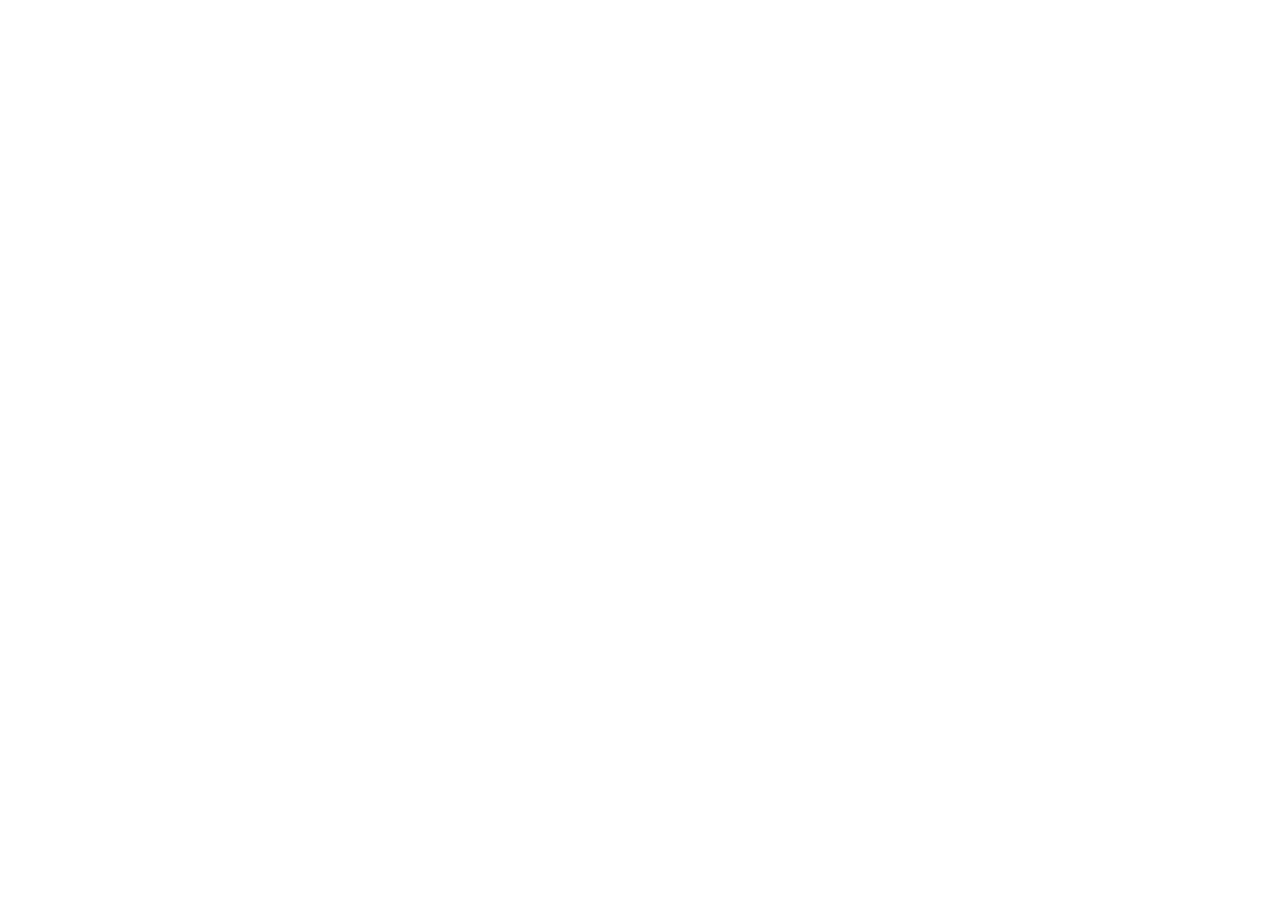
==== index.html @ a83ac526 "Updates" ====
<!doctype html><html lang="en"><head><meta charset="utf-8"/><link rel="shortcut icon" href="/favicon.ico"/><meta name="viewport" content="width=device-width,initial-scale=1"/><link href="https://use.fontawesome.com/releases/v5.4.1/css/all.css" rel="stylesheet"/><meta name="theme-color" content="#000000"/><meta name="description" content="My name is Raeein Bagheri. I’m a student of computer science in University of Guelph. I'm most passionate about creating, securing and hacking software."/><link rel="apple-touch-icon" href="logo192.png"/><link rel="manifest" href="/manifest.json"/><meta property="twitter:image" content="/social-image.png"/><meta property="og:image" content="/social-image.png"/><title>Raeein Bagheri</title><link href="/static/css/main.065d52a2.chunk.css" rel="stylesheet"></head><body><noscript>You need to enable JavaScript to run this app.</noscript><div id="root"></div><script>!function(e){function r(r){for(var n,l,p=r[0],f=r[1],i=r[2],c=0,s=[];c<p.length;c++)l=p[c],Object.prototype.hasOwnProperty.call(o,l)&&o[l]&&s.push(o[l][0]),o[l]=0;for(n in f)Object.prototype.hasOwnProperty.call(f,n)&&(e[n]=f[n]);for(a&&a(r);s.length;)s.shift()();return u.push.apply(u,i||[]),t()}function t(){for(var e,r=0;r<u.length;r++){for(var t=u[r],n=!0,p=1;p<t.length;p++){var f=t[p];0!==o[f]&&(n=!1)}n&&(u.splice(r--,1),e=l(l.s=t[0]))}return e}var n={},o={1:0},u=[];function l(r){if(n[r])return n[r].exports;var t=n[r]={i:r,l:!1,exports:{}};return e[r].call(t.exports,t,t.exports,l),t.l=!0,t.exports}l.m=e,l.c=n,l.d=function(e,r,t){l.o(e,r)||Object.defineProperty(e,r,{enumerable:!0,get:t})},l.r=function(e){"undefined"!=typeof Symbol&&Symbol.toStringTag&&Object.defineProperty(e,Symbol.toStringTag,{value:"Module"}),Object.defineProperty(e,"__esModule",{value:!0})},l.t=function(e,r){if(1&r&&(e=l(e)),8&r)return e;if(4&r&&"object"==typeof e&&e&&e.__esModule)return e;var t=Object.create(null);if(l.r(t),Object.defineProperty(t,"default",{enumerable:!0,value:e}),2&r&&"string"!=typeof e)for(var n in e)l.d(t,n,function(r){return e[r]}.bind(null,n));return t},l.n=function(e){var r=e&&e.__esModule?function(){return e.default}:function(){return e};return l.d(r,"a",r),r},l.o=function(e,r){return Object.prototype.hasOwnProperty.call(e,r)},l.p="/";var p=this["webpackJsonpdevelopers-portfolio"]=this["webpackJsonpdevelopers-portfolio"]||[],f=p.push.bind(p);p.push=r,p=p.slice();for(var i=0;i<p.length;i++)r(p[i]);var a=f;t()}([])</script><script src="/static/js/2.677b7a70.chunk.js"></script><script src="/static/js/main.e04e3e20.chunk.js"></script></body></html>
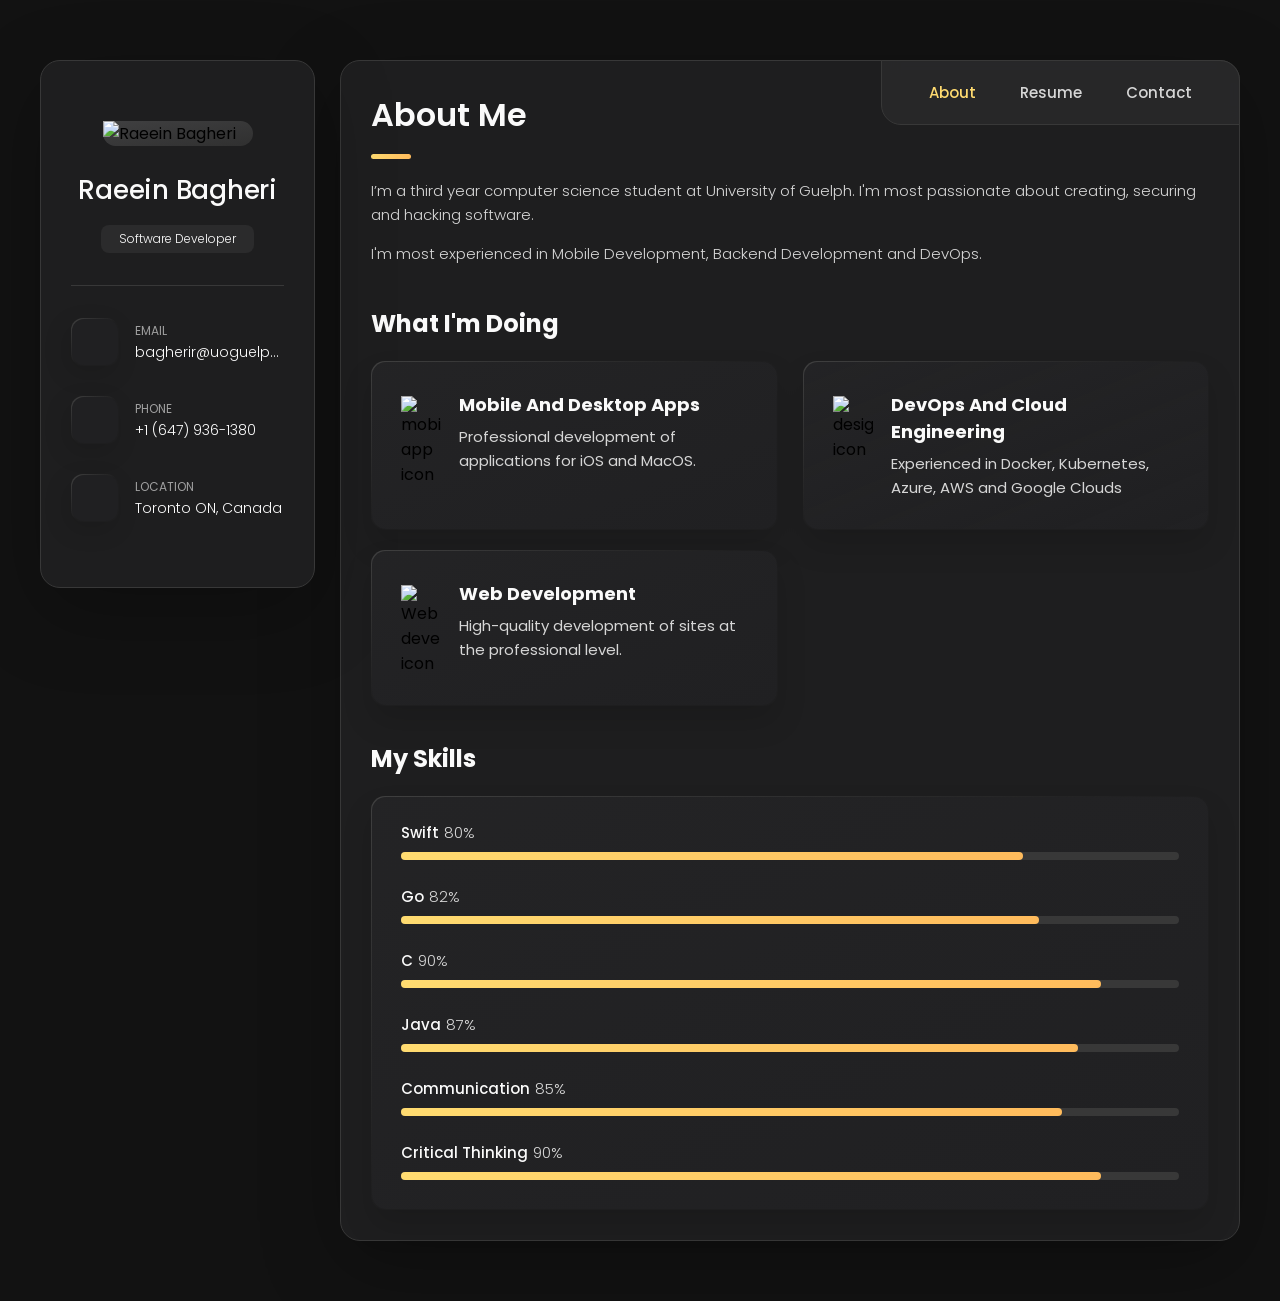
==== commit 918fc978: "New website" ====
--- a/index.html
+++ b/index.html
@@ -1 +1,383 @@
-<!doctype html><html lang="en"><head><meta charset="utf-8"/><link rel="shortcut icon" href="/favicon.ico"/><meta name="viewport" content="width=device-width,initial-scale=1"/><link href="https://use.fontawesome.com/releases/v5.4.1/css/all.css" rel="stylesheet"/><meta name="theme-color" content="#000000"/><meta name="description" content="My name is Raeein Bagheri. I’m a student of computer science in University of Guelph. I'm most passionate about creating, securing and hacking software."/><link rel="apple-touch-icon" href="logo192.png"/><link rel="manifest" href="/manifest.json"/><meta property="twitter:image" content="/social-image.png"/><meta property="og:image" content="/social-image.png"/><title>Raeein Bagheri</title><link href="/static/css/main.065d52a2.chunk.css" rel="stylesheet"></head><body><noscript>You need to enable JavaScript to run this app.</noscript><div id="root"></div><script>!function(e){function r(r){for(var n,l,p=r[0],f=r[1],i=r[2],c=0,s=[];c<p.length;c++)l=p[c],Object.prototype.hasOwnProperty.call(o,l)&&o[l]&&s.push(o[l][0]),o[l]=0;for(n in f)Object.prototype.hasOwnProperty.call(f,n)&&(e[n]=f[n]);for(a&&a(r);s.length;)s.shift()();return u.push.apply(u,i||[]),t()}function t(){for(var e,r=0;r<u.length;r++){for(var t=u[r],n=!0,p=1;p<t.length;p++){var f=t[p];0!==o[f]&&(n=!1)}n&&(u.splice(r--,1),e=l(l.s=t[0]))}return e}var n={},o={1:0},u=[];function l(r){if(n[r])return n[r].exports;var t=n[r]={i:r,l:!1,exports:{}};return e[r].call(t.exports,t,t.exports,l),t.l=!0,t.exports}l.m=e,l.c=n,l.d=function(e,r,t){l.o(e,r)||Object.defineProperty(e,r,{enumerable:!0,get:t})},l.r=function(e){"undefined"!=typeof Symbol&&Symbol.toStringTag&&Object.defineProperty(e,Symbol.toStringTag,{value:"Module"}),Object.defineProperty(e,"__esModule",{value:!0})},l.t=function(e,r){if(1&r&&(e=l(e)),8&r)return e;if(4&r&&"object"==typeof e&&e&&e.__esModule)return e;var t=Object.create(null);if(l.r(t),Object.defineProperty(t,"default",{enumerable:!0,value:e}),2&r&&"string"!=typeof e)for(var n in e)l.d(t,n,function(r){return e[r]}.bind(null,n));return t},l.n=function(e){var r=e&&e.__esModule?function(){return e.default}:function(){return e};return l.d(r,"a",r),r},l.o=function(e,r){return Object.prototype.hasOwnProperty.call(e,r)},l.p="/";var p=this["webpackJsonpdevelopers-portfolio"]=this["webpackJsonpdevelopers-portfolio"]||[],f=p.push.bind(p);p.push=r,p=p.slice();for(var i=0;i<p.length;i++)r(p[i]);var a=f;t()}([])</script><script src="/static/js/2.677b7a70.chunk.js"></script><script src="/static/js/main.e04e3e20.chunk.js"></script></body></html>+<!DOCTYPE html>
+<html lang="en">
+
+<head>
+  <meta charset="UTF-8">
+  <meta http-equiv="X-UA-Compatible" content="IE=edge">
+  <meta name="viewport" content="width=device-width, initial-scale=1.0">
+  <title>Raeein Bagheri</title>
+
+  <link rel="shortcut icon" href="./assets/images/logo.ico" type="image/x-icon">
+  <link rel="stylesheet" href="./assets/css/style.css">
+
+  <link rel="preconnect" href="https://fonts.googleapis.com">
+  <link rel="preconnect" href="https://fonts.gstatic.com" crossorigin>
+  <link href="https://fonts.googleapis.com/css2?family=Poppins:wght@300;400;500;600&display=swap" rel="stylesheet">
+</head>
+
+<body>
+  <main>
+
+    <!--
+      - #SIDEBAR
+    -->
+
+    <aside class="sidebar" data-sidebar>
+
+      <div class="sidebar-info">
+
+        <figure class="avatar-box">
+          <img src="./assets/images/my-avatar.png" alt="Raeein Bagheri" width="80">
+        </figure>
+
+        <div class="info-content">
+          <h1 class="name" title="Raeein Bagheri">Raeein Bagheri</h1>
+
+          <p class="title">Software Developer</p>
+        </div>
+
+        <button class="info_more-btn" data-sidebar-btn>
+          <span>Show Contacts</span>
+
+          <ion-icon name="chevron-down"></ion-icon>
+        </button>
+
+      </div>
+
+      <div class="sidebar-info_more">
+
+        <div class="separator"></div>
+
+        <ul class="contacts-list">
+
+          <li class="contact-item">
+
+            <div class="icon-box">
+              <ion-icon name="mail-outline"></ion-icon>
+            </div>
+
+            <div class="contact-info">
+              <p class="contact-title">Email</p>
+
+              <a href="mailto:bagherir@uoguelph.ca" class="contact-link">bagherir@uoguelph.ca</a>
+            </div>
+
+          </li>
+
+          <li class="contact-item">
+
+            <div class="icon-box">
+              <ion-icon name="phone-portrait-outline"></ion-icon>
+            </div>
+
+            <div class="contact-info">
+              <p class="contact-title">Phone</p>
+
+              <a href="tel:+12133522795" class="contact-link">+1 (647) 936-1380</a>
+            </div>
+
+          </li>
+
+
+          <li class="contact-item">
+
+            <div class="icon-box">
+              <ion-icon name="location-outline"></ion-icon>
+            </div>
+
+            <div class="contact-info">
+              <p class="contact-title">Location</p>
+
+              <address>Toronto ON, Canada</address>
+            </div>
+
+          </li>
+
+        </ul>
+
+        <div class="separator"></div>
+
+        <ul class="social-list">
+
+          <li class="social-item">
+            <a href="https://www.linkedin.com/in/raeeinbagheri/" target="_blank" class="social-link">
+              <ion-icon name="logo-linkedin"></ion-icon>
+            </a>
+          </li>
+
+          <li class="social-item">
+            <a href="https://github.com/Raeein" target="_blank" class="social-link">
+              <ion-icon name="logo-github"></ion-icon>
+            </a>
+          </li>
+
+        </ul>
+
+      </div>
+
+    </aside>
+
+    <!--
+      - #main-content
+    -->
+
+    <div class="main-content">
+
+      <!--
+        - #NAVBAR
+      -->
+
+      <nav class="navbar">
+
+        <ul class="navbar-list">
+
+          <li class="navbar-item">
+            <button class="navbar-link  active" data-nav-link>About</button>
+          </li>
+
+          <li class="navbar-item">
+            <a href="assets/docs/resume.pdf" type="application/pdf" target="_blank" class="navbar-link">Resume</a>
+          </li>
+
+          <li class="navbar-item">
+            <button class="navbar-link" data-nav-link>Contact</button>
+          </li>
+
+        </ul>
+
+      </nav>
+
+
+      <!--
+        - #ABOUT
+      -->
+
+      <article class="about  active" data-page="about">
+
+        <header>
+          <h2 class="h2 article-title">About me</h2>
+        </header>
+
+        <section class="about-text">
+          <p>
+            I’m a third year computer science student at University of Guelph. 
+            I'm most passionate about creating, securing and hacking software.
+          </p>
+
+          <p>
+            I'm most experienced in Mobile Development, Backend Development and DevOps.
+          </p>
+        </section>
+
+
+        <!--
+          - service
+        -->
+
+        <section class="service">
+
+          <h3 class="h3 service-title">What i'm doing</h3>
+
+          <ul class="service-list">
+
+            <li class="service-item">
+
+              <div class="service-icon-box">
+                <img src="./assets/images/icon-app.svg" alt="mobile app icon" width="40">
+              </div>
+
+              <div class="service-content-box">
+                <h4 class="h4 service-item-title">Mobile and Desktop apps</h4>
+
+                <p class="service-item-text">
+                  Professional development of applications for iOS and MacOS.
+                </p>
+              </div>
+
+            </li>
+
+            <li class="service-item">
+
+              <div class="service-icon-box">
+                <img src="./assets/images/icon-design.svg
+                " alt="design icon" width="40">
+              </div>
+
+              <div class="service-content-box">
+                <h4 class="h4 service-item-title">DevOps and Cloud Engineering</h4>
+
+                <p class="service-item-text">
+                  Experienced in Docker, Kubernetes, Azure, AWS and Google Clouds
+                </p>
+              </div>
+
+            </li>
+
+            <li class="service-item">
+
+              <div class="service-icon-box">
+                <img src="./assets/images/icon-dev.svg" alt="Web development icon" width="40">
+              </div>
+
+              <div class="service-content-box">
+                <h4 class="h4 service-item-title">Web development</h4>
+
+                <p class="service-item-text">
+                  High-quality development of sites at the professional level.
+                </p>
+              </div>
+
+            </li>
+
+          </ul>
+
+        </section>
+      </section>
+
+      <section class="skill">
+
+        <h3 class="h3 skills-title">My skills</h3>
+
+        <ul class="skills-list content-card">
+
+          <li class="skills-item">
+
+            <div class="title-wrapper">
+              <h5 class="h5">Swift</h5>
+              <data value="80">80%</data>
+            </div>
+
+            <div class="skill-progress-bg">
+              <div class="skill-progress-fill" style="width: 80%;"></div>
+            </div>
+
+          </li>
+
+          <li class="skills-item">
+
+            <div class="title-wrapper">
+              <h5 class="h5">Go</h5>
+              <data value="82">82%</data>
+            </div>
+
+            <div class="skill-progress-bg">
+              <div class="skill-progress-fill" style="width: 82%;"></div>
+            </div>
+
+          </li>
+
+          <li class="skills-item">
+
+            <div class="title-wrapper">
+              <h5 class="h5">C</h5>
+              <data value="90">90%</data>
+            </div>
+
+            <div class="skill-progress-bg">
+              <div class="skill-progress-fill" style="width: 90%;"></div>
+            </div>
+
+          </li>
+
+          <li class="skills-item">
+
+            <div class="title-wrapper">
+              <h5 class="h5">Java</h5>
+              <data value="87">87%</data>
+            </div>
+
+            <div class="skill-progress-bg">
+              <div class="skill-progress-fill" style="width: 87%;"></div>
+            </div>
+          </li>
+
+          <li class="skills-item">
+
+            <div class="title-wrapper">
+              <h5 class="h5">Communication</h5>
+              <data value="85">85%</data>
+            </div>
+
+            <div class="skill-progress-bg">
+              <div class="skill-progress-fill" style="width: 85%;"></div>
+            </div>
+          </li>
+
+          <li class="skills-item">
+
+            <div class="title-wrapper">
+              <h5 class="h5">Critical Thinking</h5>
+              <data value="90">90%</data>
+            </div>
+
+            <div class="skill-progress-bg">
+              <div class="skill-progress-fill" style="width: 90%;"></div>
+            </div>
+          </li>
+
+
+        </ul>
+
+      </section>
+      </article>
+
+      <!--
+        - #CONTACT
+      -->
+
+      <article class="contact" data-page="contact">
+
+        <header>
+          <h2 class="h2 article-title">Contact</h2>
+        </header>
+
+        <section class="mapbox" data-mapbox>
+          <figure>
+            <iframe 
+            src="https://www.google.com/maps/embed?pb=!1m18!1m12!1m3!1d184551.80858180663!2d-79.51814201519635!3d43.7184038115085!2m3!1f0!2f0!3f0!3m2!1i1024!2i768!4f13.1!3m3!1m2!1s0x89d4cb90d7c63ba5%3A0x323555502ab4c477!2sToronto%2C%20ON!5e0!3m2!1sen!2sca!4v1671676779840!5m2!1sen!2sca" 
+            width="400" height="300" loading="lazy">
+            </iframe>
+          </figure>
+        </section>
+
+        <section class="contact-form">
+
+          <h3 class="h3 form-title">Contact Form</h3>
+
+          <form action="mailto:bagheri@uoguelph.ca" method="POST" class="form" data-form>
+            <div class="input-wrapper">
+              <input type="text" name="fullname" class="form-input" placeholder="Full name" required data-form-input>
+
+              <input type="email" name="email" class="form-input" placeholder="Email address" required data-form-input>
+            </div>
+
+            <textarea name="message" class="form-input" placeholder="Your Message" required data-form-input></textarea>
+
+            <button class="form-btn" type="submit" disabled data-form-btn>
+              <ion-icon name="paper-plane"></ion-icon>
+              <span>Send Message</span>
+            </button>
+          </form>
+
+        </section>
+
+      </article>
+
+    </div>
+
+  </main>
+
+  <!--
+    - custom js link
+  -->
+  <script src="./assets/js/script.js"></script>
+
+  <!--
+    - ionicon link
+  -->
+  <script type="module" src="https://unpkg.com/ionicons@5.5.2/dist/ionicons/ionicons.esm.js"></script>
+  <script nomodule src="https://unpkg.com/ionicons@5.5.2/dist/ionicons/ionicons.js"></script>
+
+</body>
+
+</html>
--- a/assets/css/style.css
+++ b/assets/css/style.css
@@ -0,0 +1,1865 @@
+:root {
+
+  /**
+   * colors
+   */
+
+  /* gradient */
+
+  --bg-gradient-onyx: linear-gradient(
+    to bottom right, 
+    hsl(240, 1%, 25%) 3%, 
+    hsl(0, 0%, 19%) 97%
+  );
+  --bg-gradient-jet: linear-gradient(
+    to bottom right, 
+    hsla(240, 1%, 18%, 0.251) 0%, 
+    hsla(240, 2%, 11%, 0) 100%
+  ), hsl(240, 2%, 13%);
+  --bg-gradient-yellow-1: linear-gradient(
+    to bottom right, 
+    hsl(45, 100%, 71%) 0%, 
+    hsla(36, 100%, 69%, 0) 50%
+  );
+  --bg-gradient-yellow-2: linear-gradient(
+    135deg, 
+    hsla(45, 100%, 71%, 0.251) 0%, 
+    hsla(35, 100%, 68%, 0) 59.86%
+  ), hsl(240, 2%, 13%);
+  --border-gradient-onyx: linear-gradient(
+    to bottom right, 
+    hsl(0, 0%, 25%) 0%, 
+    hsla(0, 0%, 25%, 0) 50%
+  );
+  --text-gradient-yellow: linear-gradient(
+    to right, 
+    hsl(45, 100%, 72%), 
+    hsl(35, 100%, 68%)
+  );
+
+  /* solid */
+
+  --jet: hsl(0, 0%, 22%);
+  --onyx: hsl(240, 1%, 17%);
+  --eerie-black-1: hsl(240, 2%, 13%);
+  --eerie-black-2: hsl(240, 2%, 12%);
+  --smoky-black: hsl(0, 0%, 7%);
+  --white-1: hsl(0, 0%, 100%);
+  --white-2: hsl(0, 0%, 98%);
+  --orange-yellow-crayola: hsl(45, 100%, 72%);
+  --vegas-gold: hsl(45, 54%, 58%);
+  --light-gray: hsl(0, 0%, 84%);
+  --light-gray-70: hsla(0, 0%, 84%, 0.7);
+  --bittersweet-shimmer: hsl(0, 43%, 51%);
+
+  /**
+   * typography
+   */
+
+  /* font-family */
+  --ff-poppins: 'Poppins', sans-serif;
+
+  /* font-size */
+  --fs-1: 24px;
+  --fs-2: 18px;
+  --fs-3: 17px;
+  --fs-4: 16px;
+  --fs-5: 15px;
+  --fs-6: 14px;
+  --fs-7: 13px;
+  --fs-8: 11px;
+
+  /* font-weight */
+  --fw-300: 300;
+  --fw-400: 400;
+  --fw-500: 500;
+  --fw-600: 600;
+
+  /**
+   * shadow
+   */
+  
+  --shadow-1: -4px 8px 24px hsla(0, 0%, 0%, 0.25);
+  --shadow-2: 0 16px 30px hsla(0, 0%, 0%, 0.25);
+  --shadow-3: 0 16px 40px hsla(0, 0%, 0%, 0.25);
+  --shadow-4: 0 25px 50px hsla(0, 0%, 0%, 0.15);
+  --shadow-5: 0 24px 80px hsla(0, 0%, 0%, 0.25);
+
+  /**
+   * transition
+   */
+
+  --transition-1: 0.25s ease;
+  --transition-2: 0.5s ease-in-out;
+
+}
+
+
+
+
+
+/*-----------------------------------*\
+  #RESET
+\*-----------------------------------*/
+
+*, *::before, *::after {
+  margin: 0;
+  padding: 0;
+  box-sizing: border-box;
+}
+
+a { text-decoration: none; }
+
+li { list-style: none; }
+
+img, ion-icon, a, button, time, span { display: block; }
+
+button {
+  font: inherit;
+  background: none;
+  border: none;
+  text-align: left;
+  cursor: pointer;
+}
+
+input, textarea {
+  display: block;
+  width: 100%;
+  background: none;
+  font: inherit;
+}
+
+::selection {
+  background: var(--orange-yellow-crayola);
+  color: var(--smoky-black);
+}
+
+:focus { outline-color: var(--orange-yellow-crayola); }
+
+html { font-family: var(--ff-poppins); }
+
+body { background: var(--smoky-black); }
+
+
+
+
+
+/*-----------------------------------*\
+  #REUSED STYLE
+\*-----------------------------------*/
+
+.sidebar,
+article {
+  background: var(--eerie-black-2);
+  border: 1px solid var(--jet);
+  border-radius: 20px;
+  padding: 15px;
+  box-shadow: var(--shadow-1);
+  z-index: 1;
+}
+
+.separator {
+  width: 100%;
+  height: 1px;
+  background: var(--jet);
+  margin: 16px 0;
+}
+
+.icon-box {
+  position: relative;
+  background: var(--border-gradient-onyx);
+  width: 30px;
+  height: 30px;
+  border-radius: 8px;
+  display: flex;
+  justify-content: center;
+  align-items: center;
+  font-size: 16px;
+  color: var(--orange-yellow-crayola);
+  box-shadow: var(--shadow-1);
+  z-index: 1;
+}
+
+.icon-box::before {
+  content: "";
+  position: absolute;
+  inset: 1px;
+  background: var(--eerie-black-1);
+  border-radius: inherit;
+  z-index: -1;
+}
+
+.icon-box ion-icon { --ionicon-stroke-width: 35px; }
+
+article { display: none; }
+
+article.active {
+  display: block;
+  animation: fade 0.5s ease backwards;
+}
+
+@keyframes fade {
+  0% { opacity: 0; }
+  100% { opacity: 1; }
+}
+
+.h2,
+.h3,
+.h4,
+.h5 {
+  color: var(--white-2);
+  text-transform: capitalize;
+}
+
+.h2 { font-size: var(--fs-1); }
+
+.h3 { font-size: var(--fs-2); }
+
+.h4 { font-size: var(--fs-4); }
+
+.h5 {
+  font-size: var(--fs-7);
+  font-weight: var(--fw-500);
+}
+
+.article-title {
+  position: relative;
+  padding-bottom: 7px;
+}
+
+.article-title::after {
+  content: "";
+  position: absolute;
+  bottom: 0;
+  left: 0;
+  width: 30px;
+  height: 3px;
+  background: var(--text-gradient-yellow);
+  border-radius: 3px;
+}
+
+.has-scrollbar::-webkit-scrollbar {
+  width: 5px; /* for vertical scrollbar */
+  height: 5px; /* for horizontal scrollbar */
+}
+
+.has-scrollbar::-webkit-scrollbar-track {
+  background: var(--onyx);
+  border-radius: 5px;
+}
+
+.has-scrollbar::-webkit-scrollbar-thumb {
+  background: var(--orange-yellow-crayola);
+  border-radius: 5px;
+}
+
+.has-scrollbar::-webkit-scrollbar-button { width: 20px; }
+
+.content-card {
+  position: relative;
+  background: var(--border-gradient-onyx);
+  padding: 15px;
+  padding-top: 45px;
+  border-radius: 14px;
+  box-shadow: var(--shadow-2);
+  cursor: pointer;
+  z-index: 1;
+}
+
+.content-card::before {
+  content: "";
+  position: absolute;
+  inset: 1px;
+  background: var(--bg-gradient-jet);
+  border-radius: inherit;
+  z-index: -1;
+}
+
+
+
+
+
+/*-----------------------------------*\
+  #MAIN
+\*-----------------------------------*/
+
+main {
+  margin: 15px 12px;
+  margin-bottom: 75px;
+  min-width: 259px;
+}
+
+
+
+
+
+/*-----------------------------------*\
+  #SIDEBAR
+\*-----------------------------------*/
+
+.sidebar {
+  margin-bottom: 15px;
+  max-height: 112px;
+  overflow: hidden;
+  transition: var(--transition-2);
+}
+
+.sidebar.active { max-height: 405px; }
+
+.sidebar-info {
+  position: relative;
+  display: flex;
+  justify-content: flex-start;
+  align-items: center;
+  gap: 15px;
+}
+
+.avatar-box {
+  background: var(--bg-gradient-onyx);
+  border-radius: 20px;
+}
+
+.info-content .name {
+  color: var(--white-2);
+  font-size: var(--fs-3);
+  font-weight: var(--fw-500);
+  letter-spacing: -0.25px;
+  margin-bottom: 10px;
+}
+
+.info-content .title {
+  color: var(--white-1);
+  background: var(--onyx);
+  font-size: var(--fs-8);
+  font-weight: var(--fw-300);
+  width: max-content;
+  padding: 3px 12px;
+  border-radius: 8px;
+}
+
+.info_more-btn {
+  position: absolute;
+  top: -15px;
+  right: -15px;
+  border-radius: 0 15px;
+  font-size: 13px;
+  color: var(--orange-yellow-crayola);
+  background: var(--border-gradient-onyx);
+  padding: 10px;
+  box-shadow: var(--shadow-2);
+  transition: var(--transition-1);
+  z-index: 1;
+}
+
+.info_more-btn::before {
+  content: "";
+  position: absolute;
+  inset: 1px;
+  border-radius: inherit;
+  background: var(--bg-gradient-jet);
+  transition: var(--transition-1);
+  z-index: -1;
+}
+
+.info_more-btn:hover,
+.info_more-btn:focus { background: var(--bg-gradient-yellow-1); }
+
+.info_more-btn:hover::before,
+.info_more-btn:focus::before { background: var(--bg-gradient-yellow-2); }
+
+.info_more-btn span { display: none; }
+
+.sidebar-info_more {
+  opacity: 0;
+  visibility: hidden;
+  transition: var(--transition-2);
+}
+
+.sidebar.active .sidebar-info_more {
+  opacity: 1;
+  visibility: visible;
+}
+
+.contacts-list {
+  display: grid;
+  grid-template-columns: 1fr;
+  gap: 16px;
+}
+
+.contact-item {
+  min-width: 100%;
+  display: flex;
+  align-items: center;
+  gap: 16px;
+}
+
+.contact-info {
+  max-width: calc(100% - 46px);
+  width: calc(100% - 46px);
+}
+
+.contact-title {
+  color: var(--light-gray-70);
+  font-size: var(--fs-8);
+  text-transform: uppercase;
+  margin-bottom: 2px;
+}
+
+.contact-info :is(.contact-link, time, address) {
+  color: var(--white-2);
+  font-size: var(--fs-7);
+}
+
+.contact-info address { font-style: normal; }
+
+.social-list {
+  display: flex;
+  justify-content: flex-start;
+  align-items: center;
+  gap: 15px;
+  padding-bottom: 4px;
+  padding-left: 7px;
+}
+
+.social-item .social-link {
+  color: var(--light-gray-70);
+  font-size: 18px;
+}
+
+
+.social-item .social-link:hover { color: var(--light-gray); }
+
+
+
+
+
+/*-----------------------------------*\
+  #NAVBAR
+\*-----------------------------------*/
+
+.navbar {
+  position: fixed;
+  bottom: 0;
+  left: 0;
+  width: 100%;
+  background: hsla(240, 1%, 17%, 0.75);
+  backdrop-filter: blur(10px);
+  border: 1px solid var(--jet);
+  border-radius: 12px 12px 0 0;
+  box-shadow: var(--shadow-2);
+  z-index: 5;
+}
+
+.navbar-list {
+  display: flex;
+  flex-wrap: wrap;
+  justify-content: center;
+  align-items: center;
+  padding: 0 10px;
+}
+
+.navbar-link {
+  color: var(--light-gray);
+  font-size: var(--fs-8);
+  padding: 20px 7px;
+  transition: color var(--transition-1);
+}
+
+.navbar-link:hover,
+.navbar-link:focus { color: var(--light-gray-70); }
+
+.navbar-link.active { color: var(--orange-yellow-crayola); }
+
+
+
+
+
+/*-----------------------------------*\
+  #ABOUT
+\*-----------------------------------*/
+
+.about .article-title { margin-bottom: 15px; }
+
+.about-text {
+  color: var(--light-gray);
+  font-size: var(--fs-6);
+  font-weight: var(--fw-300);
+  line-height: 1.6;
+}
+
+.about-text p { margin-bottom: 15px; }
+
+
+
+/**
+ * #service 
+ */
+
+.service { margin-bottom: 35px; }
+
+.service-title { margin-bottom: 20px; }
+
+.service-list {
+  display: grid;
+  grid-template-columns: 1fr;
+  gap: 20px;
+}
+
+.service-item {
+  position: relative;
+  background: var(--border-gradient-onyx);
+  padding: 20px;
+  border-radius: 14px;
+  box-shadow: var(--shadow-2);
+  z-index: 1;
+}
+
+.service-item::before {
+  content: "";
+  position: absolute;
+  inset: 1px;
+  background: var(--bg-gradient-jet);
+  border-radius: inherit;
+  z-index: -1;
+}
+
+.service-icon-box { margin-bottom: 10px; }
+
+.service-icon-box img { margin: auto; }
+
+.service-content-box { text-align: center; }
+
+.service-item-title { margin-bottom: 7px; }
+
+.service-item-text {
+  color: var(--light-gray);
+  font-size: var(--fs-6);
+  font-weight: var(--fw-3);
+  line-height: 1.6;
+}
+
+
+/**
+ * #testimonials 
+ */
+
+.testimonials { margin-bottom: 30px; }
+
+.testimonials-title { margin-bottom: 20px; }
+
+.testimonials-list {
+  display: flex;
+  justify-content: flex-start;
+  align-items: flex-start;
+  gap: 15px;
+  margin: 0 -15px;
+  padding: 25px 15px;
+  padding-bottom: 35px;
+  overflow-x: auto;
+  scroll-behavior: smooth;
+  overscroll-behavior-inline: contain;
+  scroll-snap-type: inline mandatory;
+}
+
+.testimonials-item {
+  min-width: 100%;
+  scroll-snap-align: center;
+}
+
+.testimonials-avatar-box {
+  position: absolute;
+  top: 0;
+  left: 0;
+  transform: translate(15px, -25px);
+  background: var(--bg-gradient-onyx);
+  border-radius: 14px;
+  box-shadow: var(--shadow-1);
+}
+
+.testimonials-item-title { margin-bottom: 7px; }
+
+.testimonials-text {
+  color: var(--light-gray);
+  font-size: var(--fs-6);
+  font-weight: var(--fw-300);
+  line-height: 1.6;
+  display: -webkit-box;
+  line-clamp: 4;
+  -webkit-line-clamp: 4;
+  -webkit-box-orient: vertical;
+  overflow: hidden;
+}
+
+
+/**
+ * #testimonials-modal
+ */
+
+.modal-container {
+  position: fixed;
+  top: 0;
+  left: 0;
+  width: 100%;
+  height: 100%;
+  display: flex;
+  justify-content: center;
+  align-items: center;
+  overflow-y: auto;
+  overscroll-behavior: contain;
+  z-index: 20;
+  pointer-events: none;
+  visibility: hidden;
+}
+
+.modal-container::-webkit-scrollbar { display: none; }
+
+.modal-container.active {
+  pointer-events: all;
+  visibility: visible;
+}
+
+.overlay {
+  position: fixed;
+  top: 0;
+  left: 0;
+  width: 100%;
+  height: 100vh;
+  background: hsl(0, 0%, 5%);
+  opacity: 0;
+  visibility: hidden;
+  pointer-events: none;
+  z-index: 1;
+  transition: var(--transition-1);
+}
+
+.overlay.active {
+  opacity: 0.8;
+  visibility: visible;
+  pointer-events: all;
+}
+
+.testimonials-modal {
+  background: var(--eerie-black-2);
+  position: relative;
+  padding: 15px;
+  margin: 15px 12px;
+  border: 1px solid var(--jet);
+  border-radius: 14px;
+  box-shadow: var(--shadow-5);
+  transform: scale(1.2);
+  opacity: 0;
+  transition: var(--transition-1);
+  z-index: 2;
+}
+
+.modal-container.active .testimonials-modal {
+  transform: scale(1);
+  opacity: 1;
+}
+
+.modal-close-btn {
+  position: absolute;
+  top: 15px;
+  right: 15px;
+  background: var(--onyx);
+  border-radius: 8px;
+  width: 32px;
+  height: 32px;
+  display: flex;
+  justify-content: center;
+  align-items: center;
+  color: var(--white-2);
+  font-size: 18px;
+  opacity: 0.7;
+}
+
+.modal-close-btn:hover,
+.modal-close-btn:focus { opacity: 1; }
+
+.modal-close-btn ion-icon { --ionicon-stroke-width: 50px; }
+
+.modal-avatar-box {
+  background: var(--bg-gradient-onyx);
+  width: max-content;
+  border-radius: 14px;
+  margin-bottom: 15px;
+  box-shadow: var(--shadow-2);
+}
+
+.modal-img-wrapper > img { display: none; }
+
+.modal-title { margin-bottom: 4px; }
+
+.modal-content time {
+  font-size: var(--fs-6);
+  color: var(--light-gray-70);
+  font-weight: var(--fw-300);
+  margin-bottom: 10px;
+}
+
+.modal-content p {
+  color: var(--light-gray);
+  font-size: var(--fs-6);
+  font-weight: var(--fw-300);
+  line-height: 1.6;
+}
+
+
+/**
+ * #clients 
+ */
+
+.clients { margin-bottom: 15px; }
+
+.clients-list {
+  display: flex;
+  justify-content: flex-start;
+  align-items: flex-start;
+  gap: 15px;
+  margin: 0 -15px;
+  padding: 25px;
+  padding-bottom: 25px;
+  overflow-x: auto;
+  scroll-behavior: smooth;
+  overscroll-behavior-inline: contain;
+  scroll-snap-type: inline mandatory;
+  scroll-padding-inline: 25px;
+}
+
+.clients-item {
+  min-width: 50%;
+  scroll-snap-align: start;
+}
+
+.clients-item img {
+  width: 100%;
+  filter: grayscale(1);
+  transition: var(--transition-1);
+}
+
+.clients-item img:hover { filter: grayscale(0); }
+
+
+
+
+
+/*-----------------------------------*\
+  #RESUME
+\*-----------------------------------*/
+
+.article-title { margin-bottom: 30px; }
+
+
+/**
+ * education and experience 
+ */
+
+.timeline { margin-bottom: 30px; }
+
+.timeline .title-wrapper {
+  display: flex;
+  align-items: center;
+  gap: 15px;
+  margin-bottom: 25px;
+}
+
+.timeline-list {
+  font-size: var(--fs-6);
+  margin-left: 45px;
+}
+
+.timeline-item { position: relative; }
+
+.timeline-item:not(:last-child) { margin-bottom: 20px; }
+
+.timeline-item-title {
+  font-size: var(--fs-6);
+  line-height: 1.3;
+  margin-bottom: 7px;
+}
+
+.timeline-list span {
+  color: var(--vegas-gold);
+  font-weight: var(--fw-400);
+  line-height: 1.6;
+}
+
+.timeline-item:not(:last-child)::before {
+  content: "";
+  position: absolute;
+  top: -25px;
+  left: -30px;
+  width: 1px;
+  height: calc(100% + 50px);
+  background: var(--jet);
+}
+
+.timeline-item::after {
+  content: "";
+  position: absolute;
+  top: 5px;
+  left: -33px;
+  height: 6px;
+  width: 6px;
+  background: var(--text-gradient-yellow);
+  border-radius: 50%;
+  box-shadow: 0 0 0 4px var(--jet);
+}
+
+.timeline-text {
+  color: var(--light-gray);
+  font-weight: var(--fw-300);
+  line-height: 1.6;
+}
+
+
+/**
+ * skills 
+ */
+
+.skills-title { margin-bottom: 20px; }
+
+.skills-list { padding: 20px; }
+
+
+.skills-item:not(:last-child) { margin-bottom: 15px; }
+
+.skill .title-wrapper {
+  display: flex;
+  align-items: center;
+  gap: 5px;
+  margin-bottom: 8px;
+}
+
+.skill .title-wrapper data {
+  color: var(--light-gray);
+  font-size: var(--fs-7);
+  font-weight: var(--fw-300);
+}
+
+.skill-progress-bg {
+  background: var(--jet);
+  width: 100%;
+  height: 8px;
+  border-radius: 10px;
+}
+
+.skill-progress-fill {
+  background: var(--text-gradient-yellow);
+  height: 100%;
+  border-radius: inherit;
+}
+
+
+
+
+
+/*-----------------------------------*\
+  #PORTFOLIO
+\*-----------------------------------*/
+
+.filter-list { display: none; }
+
+.filter-select-box {
+  position: relative;
+  margin-bottom: 25px;
+}
+
+.filter-select {
+  background: var(--eerie-black-2);
+  color: var(--light-gray);
+  display: flex;
+  justify-content: space-between;
+  align-items: center;
+  width: 100%;
+  padding: 12px 16px;
+  border: 1px solid var(--jet);
+  border-radius: 14px;
+  font-size: var(--fs-6);
+  font-weight: var(--fw-300);
+}
+
+.filter-select.active .select-icon { transform: rotate(0.5turn); }
+
+.select-list {
+  background: var(--eerie-black-2);
+  position: absolute;
+  top: calc(100% + 6px);
+  width: 100%;
+  padding: 6px;
+  border: 1px solid var(--jet);
+  border-radius: 14px;
+  z-index: 2;
+  opacity: 0;
+  visibility: hidden;
+  pointer-events: none;
+  transition: 0.15s ease-in-out;
+}
+
+.filter-select.active + .select-list {
+  opacity: 1;
+  visibility: visible;
+  pointer-events: all;
+}
+
+.select-item button {
+  background: var(--eerie-black-2);
+  color: var(--light-gray);
+  font-size: var(--fs-6);
+  font-weight: var(--fw-300);
+  text-transform: capitalize;
+  width: 100%;
+  padding: 8px 10px;
+  border-radius: 8px;
+}
+
+.select-item button:hover { --eerie-black-2: hsl(240, 2%, 20%); }
+
+.project-list {
+  display: grid;
+  grid-template-columns: 1fr;
+  gap: 30px;
+  margin-bottom: 10px;
+}
+
+.project-item { display: none; }
+
+.project-item.active {
+  display: block;
+  animation: scaleUp 0.25s ease forwards;
+}
+
+@keyframes scaleUp {
+  0% { transform: scale(0.5); }
+  100% { transform: scale(1); }
+}
+
+.project-item > a { width: 100%; }
+
+.project-img {
+  position: relative;
+  width: 100%;
+  height: 200px;
+  border-radius: 16px;
+  overflow: hidden;
+  margin-bottom: 15px;
+}
+
+.project-img::before {
+  content: "";
+  position: absolute;
+  top: 0;
+  left: 0;
+  width: 100%;
+  height: 100%;
+  background: transparent;
+  z-index: 1;
+  transition: var(--transition-1);
+}
+
+.project-item > a:hover .project-img::before { background: hsla(0, 0%, 0%, 0.5); }
+
+.project-item-icon-box {
+  --scale: 0.8;
+
+  background: var(--jet);
+  color: var(--orange-yellow-crayola);
+  position: absolute;
+  top: 50%;
+  left: 50%;
+  transform: translate(-50%, -50%) scale(var(--scale));
+  font-size: 20px;
+  padding: 18px;
+  border-radius: 12px;
+  opacity: 0;
+  z-index: 1;
+  transition: var(--transition-1);
+}
+
+.project-item > a:hover .project-item-icon-box {
+  --scale: 1;
+  opacity: 1;
+}
+
+.project-item-icon-box ion-icon { --ionicon-stroke-width: 50px; }
+
+.project-img img {
+  width: 100%;
+  height: 100%;
+  object-fit: cover;
+  transition: var(--transition-1);
+}
+
+.project-item > a:hover img { transform: scale(1.1); }
+
+.project-title,
+.project-category { margin-left: 10px; }
+
+.project-title {
+  color: var(--white-2);
+  font-size: var(--fs-5);
+  font-weight: var(--fw-400);
+  text-transform: capitalize;
+  line-height: 1.3;
+}
+
+.project-category {
+  color: var(--light-gray-70);
+  font-size: var(--fs-6);
+  font-weight: var(--fw-300);
+}
+
+
+
+
+
+/*-----------------------------------*\
+  #BLOG
+\*-----------------------------------*/
+
+.blog-posts { margin-bottom: 10px; }
+
+.blog-posts-list {
+  display: grid;
+  grid-template-columns: 1fr;
+  gap: 20px;
+}
+
+.blog-post-item > a {
+  position: relative;
+  background: var(--border-gradient-onyx);
+  height: 100%;
+  box-shadow: var(--shadow-4);
+  border-radius: 16px;
+  z-index: 1;
+}
+
+.blog-post-item > a::before {
+  content: "";
+  position: absolute;
+  inset: 1px;
+  border-radius: inherit;
+  background: var(--eerie-black-1);
+  z-index: -1;
+}
+
+.blog-banner-box {
+  width: 100%;
+  height: 200px;
+  border-radius: 12px;
+  overflow: hidden;
+}
+
+.blog-banner-box img {
+  width: 100%;
+  height: 100%;
+  object-fit: cover;
+  transition: var(--transition-1);
+}
+
+.blog-post-item > a:hover .blog-banner-box img { transform: scale(1.1); }
+
+.blog-content { padding: 15px; }
+
+.blog-meta {
+  display: flex;
+  justify-content: flex-start;
+  align-items: center;
+  gap: 7px;
+  margin-bottom: 10px;
+}
+
+.blog-meta :is(.blog-category, time) {
+  color: var(--light-gray-70);
+  font-size: var(--fs-6);
+  font-weight: var(--fw-300);
+}
+
+.blog-meta .dot {
+  background: var(--light-gray-70);
+  width: 4px;
+  height: 4px;
+  border-radius: 4px;
+}
+
+.blog-item-title {
+  margin-bottom: 10px;
+  line-height: 1.3;
+  transition: var(--transition-1);
+}
+
+.blog-post-item > a:hover .blog-item-title { color: var(--orange-yellow-crayola); }
+
+.blog-text {
+  color: var(--light-gray);
+  font-size: var(--fs-6);
+  font-weight: var(--fw-300);
+  line-height: 1.6;
+}
+
+
+
+
+
+/*-----------------------------------*\
+  #CONTACT
+\*-----------------------------------*/
+
+.mapbox {
+  position: relative;
+  height: 250px;
+  width: 100%;
+  border-radius: 16px;
+  margin-bottom: 30px;
+  border: 1px solid var(--jet);
+  overflow: hidden;
+}
+
+.mapbox figure { height: 100%; }
+
+.mapbox iframe {
+  width: 100%;
+  height: 100%;
+  border: none;
+  filter: grayscale(1) invert(1);
+}
+
+.contact-form { margin-bottom: 10px; }
+
+.form-title { margin-bottom: 20px; }
+
+.input-wrapper {
+  display: grid;
+  grid-template-columns: 1fr;
+  gap: 25px;
+  margin-bottom: 25px;
+}
+
+.form-input {
+  color: var(--white-2);
+  font-size: var(--fs-6);
+  font-weight: var(--fw-400);
+  padding: 13px 20px;
+  border: 1px solid var(--jet);
+  border-radius: 14px;
+  outline: none;
+}
+
+.form-input::placeholder { font-weight: var(--fw-500); }
+
+.form-input:focus { border-color: var(--orange-yellow-crayola); }
+
+textarea.form-input {
+  min-height: 100px;
+  height: 120px;
+  max-height: 200px;
+  resize: vertical;
+  margin-bottom: 25px;
+}
+
+textarea.form-input::-webkit-resizer { display: none; }
+
+.form-input:focus:invalid { border-color: var(--bittersweet-shimmer); }
+
+.form-btn {
+  position: relative;
+  width: 100%;
+  background: var(--border-gradient-onyx);
+  color: var(--orange-yellow-crayola);
+  display: flex;
+  justify-content: center;
+  align-items: center;
+  gap: 10px;
+  padding: 13px 20px;
+  border-radius: 14px;
+  font-size: var(--fs-6);
+  text-transform: capitalize;
+  box-shadow: var(--shadow-3);
+  z-index: 1;
+  transition: var(--transition-1);
+}
+
+.form-btn::before {
+  content: "";
+  position: absolute;
+  inset: 1px;
+  background: var(--bg-gradient-jet);
+  border-radius: inherit;
+  z-index: -1;
+  transition: var(--transition-1);
+}
+
+.form-btn ion-icon { font-size: 16px; }
+
+.form-btn:hover { background: var(--bg-gradient-yellow-1); }
+
+.form-btn:hover::before { background: var(--bg-gradient-yellow-2); }
+
+.form-btn:disabled {
+  opacity: 0.7;
+  cursor: not-allowed;
+}
+
+.form-btn:disabled:hover { background: var(--border-gradient-onyx); }
+
+.form-btn:disabled:hover::before { background: var(--bg-gradient-jet); }
+
+
+
+
+
+/*-----------------------------------*\
+  #RESPONSIVE
+\*-----------------------------------*/
+
+/**
+ * responsive larger than 450px screen
+ */
+
+@media (min-width: 450px) {
+
+  /**
+   * client
+   */
+
+  .clients-item { min-width: calc(33.33% - 10px); }
+
+
+
+  /**
+   * #PORTFOLIO, BLOG 
+   */
+
+  .project-img,
+  .blog-banner-box { height: auto; }
+
+}
+
+
+
+
+
+/**
+ * responsive larger than 580px screen
+ */
+
+@media (min-width: 580px) {
+
+  /**
+   * CUSTOM PROPERTY
+   */
+
+  :root {
+
+    /**
+     * typography
+     */
+
+    --fs-1: 32px;
+    --fs-2: 24px;
+    --fs-3: 26px;
+    --fs-4: 18px;
+    --fs-6: 15px;
+    --fs-7: 15px;
+    --fs-8: 12px;
+
+  }
+
+
+
+  /**
+   * #REUSED STYLE
+   */
+
+  .sidebar, article {
+    width: 520px;
+    margin-inline: auto;
+    padding: 30px;
+  }
+
+  .article-title {
+    font-weight: var(--fw-600);
+    padding-bottom: 15px;
+  }
+
+  .article-title::after {
+    width: 40px;
+    height: 5px;
+  }
+
+  .icon-box {
+    width: 48px;
+    height: 48px;
+    border-radius: 12px;
+    font-size: 18px;
+  }
+
+
+
+  /**
+   * #MAIN
+   */
+
+  main {
+    margin-top: 60px;
+    margin-bottom: 100px;
+  }
+
+
+
+  /**
+   * #SIDEBAR
+   */
+
+  .sidebar {
+    max-height: 180px;
+    margin-bottom: 30px;
+  }
+
+  .sidebar.active { max-height: 584px; }
+
+  .sidebar-info { gap: 25px; }
+
+  .avatar-box { border-radius: 30px; }
+
+  .avatar-box img { width: 120px; }
+
+  .info-content .name { margin-bottom: 15px; }
+
+  .info-content .title { padding: 5px 18px; }
+
+  .info_more-btn {
+    top: -30px;
+    right: -30px;
+    padding: 10px 15px;
+  }
+
+  .info_more-btn span {
+    display: block;
+    font-size: var(--fs-8);
+  }
+
+  .info_more-btn ion-icon { display: none; }
+
+  .separator { margin: 32px 0; }
+
+  .contacts-list { gap: 20px; }
+
+  .contact-info {
+    max-width: calc(100% - 64px);
+    width: calc(100% - 64px);
+  }
+
+
+
+  /**
+   * #NAVBAR
+   */
+
+  .navbar { border-radius: 20px 20px 0 0; }
+
+  .navbar-list { gap: 20px; }
+
+  .navbar-link { --fs-8: 14px; }
+
+
+
+  /**
+   * #ABOUT
+   */
+
+  .about .article-title { margin-bottom: 20px; }
+
+  .about-text { margin-bottom: 40px; }
+
+  /* service */
+
+  .service-item {
+    display: flex;
+    justify-content: flex-start;
+    align-items: flex-start;
+    gap: 18px;
+    padding: 30px;
+  }
+
+  .service-icon-box {
+    margin-bottom: 0;
+    margin-top: 5px;
+  }
+
+  .service-content-box { text-align: left; }
+
+  /* testimonials */
+
+  .testimonials-title { margin-bottom: 25px; }
+
+  .testimonials-list {
+    gap: 30px;
+    margin: 0 -30px;
+    padding: 30px;
+    padding-bottom: 35px;
+  }
+
+  .content-card {
+    padding: 30px;
+    padding-top: 25px;
+  }
+
+  .testimonials-avatar-box {
+    transform: translate(30px, -30px);
+    border-radius: 20px;
+  }
+
+  .testimonials-avatar-box img { width: 80px; }
+
+  .testimonials-item-title {
+    margin-bottom: 10px;
+    margin-left: 95px;
+  }
+
+  .testimonials-text {
+    line-clamp: 2;
+    -webkit-line-clamp: 2;
+  }
+
+  /* testimonials modal */
+
+  .modal-container { padding: 20px; }
+
+  .testimonials-modal {
+    display: flex;
+    justify-content: flex-start;
+    align-items: stretch;
+    gap: 25px;
+    padding: 30px;
+    border-radius: 20px;
+  }
+
+  .modal-img-wrapper {
+    display: flex;
+    flex-direction: column;
+    align-items: center;
+  }
+
+  .modal-avatar-box {
+    border-radius: 18px;
+    margin-bottom: 0;
+  }
+
+  .modal-avatar-box img { width: 65px; }
+
+  .modal-img-wrapper > img {
+    display: block;
+    flex-grow: 1;
+    width: 35px;
+  }
+
+  /* clients */
+
+  .clients-list {
+    gap: 50px;
+    margin: 0 -30px;
+    padding: 45px;
+    scroll-padding-inline: 45px;
+  }
+
+  .clients-item { min-width: calc(33.33% - 35px); }
+
+
+
+  /**
+   * #RESUME
+   */
+
+  .timeline-list { margin-left: 65px; }
+
+  .timeline-item:not(:last-child)::before { left: -40px; }
+
+  .timeline-item::after {
+    height: 8px;
+    width: 8px;
+    left: -43px;
+  }
+
+  .skills-item:not(:last-child) { margin-bottom: 25px; }
+
+
+
+  /**
+   * #PORTFOLIO, BLOG
+   */
+
+  .project-img, .blog-banner-box { border-radius: 16px; }
+
+  .blog-posts-list { gap: 30px; }
+
+  .blog-content { padding: 25px; }
+
+
+
+  /**
+   * #CONTACT
+   */
+
+  .mapbox {
+    height: 380px;
+    border-radius: 18px;
+  }
+
+  .input-wrapper {
+    gap: 30px;
+    margin-bottom: 30px;
+  }
+
+  .form-input { padding: 15px 20px; }
+
+  textarea.form-input { margin-bottom: 30px; }
+
+  .form-btn {
+    --fs-6: 16px;
+    padding: 16px 20px;
+  }
+
+  .form-btn ion-icon { font-size: 18px; }
+
+}
+
+
+
+
+
+/**
+ * responsive larger than 768px screen
+ */
+
+@media (min-width: 768px) {
+
+  /**
+   * REUSED STYLE
+   */
+
+  .sidebar, article { width: 700px; }
+
+  .has-scrollbar::-webkit-scrollbar-button { width: 100px; }
+
+
+
+  /**
+   * SIDEBAR
+   */
+
+  .contacts-list {
+    grid-template-columns: 1fr 1fr;
+    gap: 30px 15px;
+  }
+
+
+
+  /**
+   * NAVBAR
+   */
+
+  .navbar-link { --fs-8: 15px; }
+
+
+
+  /**
+   * ABOUT
+   */
+
+  /* testimonials modal */
+
+  .testimonials-modal {
+    gap: 35px;
+    max-width: 680px;
+  }
+
+  .modal-avatar-box img { width: 80px; }
+
+
+
+  /**
+   * PORTFOLIO
+   */
+
+  .article-title { padding-bottom: 20px; }
+
+  .filter-select-box { display: none; }
+
+  .filter-list {
+    display: flex;
+    justify-content: flex-start;
+    align-items: center;
+    gap: 25px;
+    padding-left: 5px;
+    margin-bottom: 30px;
+  }
+
+  .filter-item button {
+    color: var(--light-gray);
+    font-size: var(--fs-5);
+    transition: var(--transition-1);
+  }
+
+  .filter-item button:hover { color: var(--light-gray-70); }
+
+  .filter-item button.active { color: var(--orange-yellow-crayola); }
+
+  /* portfolio and blog grid */
+
+  .project-list, .blog-posts-list { grid-template-columns: 1fr 1fr; }
+
+
+
+  /**
+   * CONTACT
+   */
+
+  .input-wrapper { grid-template-columns: 1fr 1fr; }
+
+  .form-btn {
+    width: max-content;
+    margin-left: auto;
+  }
+  
+}
+
+
+
+
+
+/**
+ * responsive larger than 1024px screen
+ */
+
+@media (min-width: 1024px) {
+
+  /**
+   * CUSTOM PROPERTY
+   */
+
+  :root {
+
+    /**
+    * shadow
+    */
+
+    --shadow-1: -4px 8px 24px hsla(0, 0%, 0%, 0.125);
+    --shadow-2: 0 16px 30px hsla(0, 0%, 0%, 0.125);
+    --shadow-3: 0 16px 40px hsla(0, 0%, 0%, 0.125);
+
+  }
+
+
+
+  /**
+   * REUSED STYLE
+   */
+
+  .sidebar, article {
+    width: 950px;
+    box-shadow: var(--shadow-5);
+  }
+
+
+
+  /**
+   * MAIN 
+   */
+
+  main { margin-bottom: 60px; }
+
+  .main-content {
+    position: relative;
+    width: max-content;
+    margin: auto;
+  }
+
+
+
+  /**
+   * NAVBAR
+   */
+
+  .navbar {
+    position: absolute;
+    bottom: auto;
+    top: 0;
+    left: auto;
+    right: 0;
+    width: max-content;
+    border-radius: 0 20px;
+    padding: 0 20px;
+    box-shadow: none;
+  }
+
+  .navbar-list {
+    gap: 30px;
+    padding: 0 20px;
+  }
+
+  .navbar-link { font-weight: var(--fw-500); }
+
+
+
+  /**
+   * ABOUT
+   */
+
+  /* service */
+
+  .service-list {
+    grid-template-columns: 1fr 1fr;
+    gap: 20px 25px;
+  }
+
+  /* testimonials */
+
+  .testimonials-item { min-width: calc(50% - 15px); }
+
+  /* clients */
+
+  .clients-item { min-width: calc(25% - 38px); }
+
+
+
+  /**
+   * PORTFOLIO
+   */
+
+  .project-list { grid-template-columns: repeat(3, 1fr); }
+
+
+
+  /**
+   * BLOG
+   */
+
+  .blog-banner-box { height: 230px; }
+
+}
+
+
+
+
+
+/**
+ * responsive larger than 1250px screen
+ */
+
+@media (min-width: 1250px) {
+
+  /**
+   * RESET
+   */
+
+  body::-webkit-scrollbar { width: 20px; }
+
+  body::-webkit-scrollbar-track { background: var(--smoky-black); }
+
+  body::-webkit-scrollbar-thumb {
+    border: 5px solid var(--smoky-black);
+    background: hsla(0, 0%, 100%, 0.1);
+    border-radius: 20px;
+    box-shadow: inset 1px 1px 0 hsla(0, 0%, 100%, 0.11),
+                inset -1px -1px 0 hsla(0, 0%, 100%, 0.11);
+  }
+
+  body::-webkit-scrollbar-thumb:hover { background: hsla(0, 0%, 100%, 0.15); }
+
+  body::-webkit-scrollbar-button { height: 60px; }
+
+
+
+  /**
+   * REUSED STYLE
+   */
+
+  .sidebar, article { width: auto; }
+
+  article { min-height: 100%; }
+
+
+
+  /**
+   * MAIN
+   */
+
+  main {
+    max-width: 1200px;
+    margin-inline: auto;
+    display: flex;
+    justify-content: center;
+    align-items: stretch;
+    gap: 25px;
+  }
+
+  .main-content {
+    min-width: 75%;
+    width: 75%;
+    margin: 0;
+  }
+
+
+
+  /**
+   * SIDEBAR
+   */
+
+  .sidebar {
+    position: sticky;
+    top: 60px;
+    max-height: max-content;
+    height: 100%;
+    margin-bottom: 0;
+    padding-top: 60px;
+    z-index: 1;
+  }
+
+  .sidebar-info { flex-direction: column; }
+
+  .avatar-box img { width: 150px; }
+
+  .info-content .name {
+    white-space: nowrap;
+    text-align: center;
+  }
+
+  .info-content .title { margin: auto; }
+
+  .info_more-btn { display: none; }
+
+  .sidebar-info_more {
+    opacity: 1;
+    visibility: visible;
+  }
+
+  .contacts-list { grid-template-columns: 1fr; }
+
+  .contact-info :is(.contact-link) {
+    white-space: nowrap;
+    overflow: hidden;
+    text-overflow: ellipsis;
+  }
+
+  .contact-info :is(.contact-link, time, address) {
+    --fs-7: 14px;
+    font-weight: var(--fw-300);
+  }
+
+  .separator:last-of-type {
+    margin: 15px 0;
+    opacity: 0;
+  }
+
+  .social-list { justify-content: center; }
+
+
+
+  /**
+	 * RESUME
+	 */
+
+  .timeline-text { max-width: 700px; }
+
+}
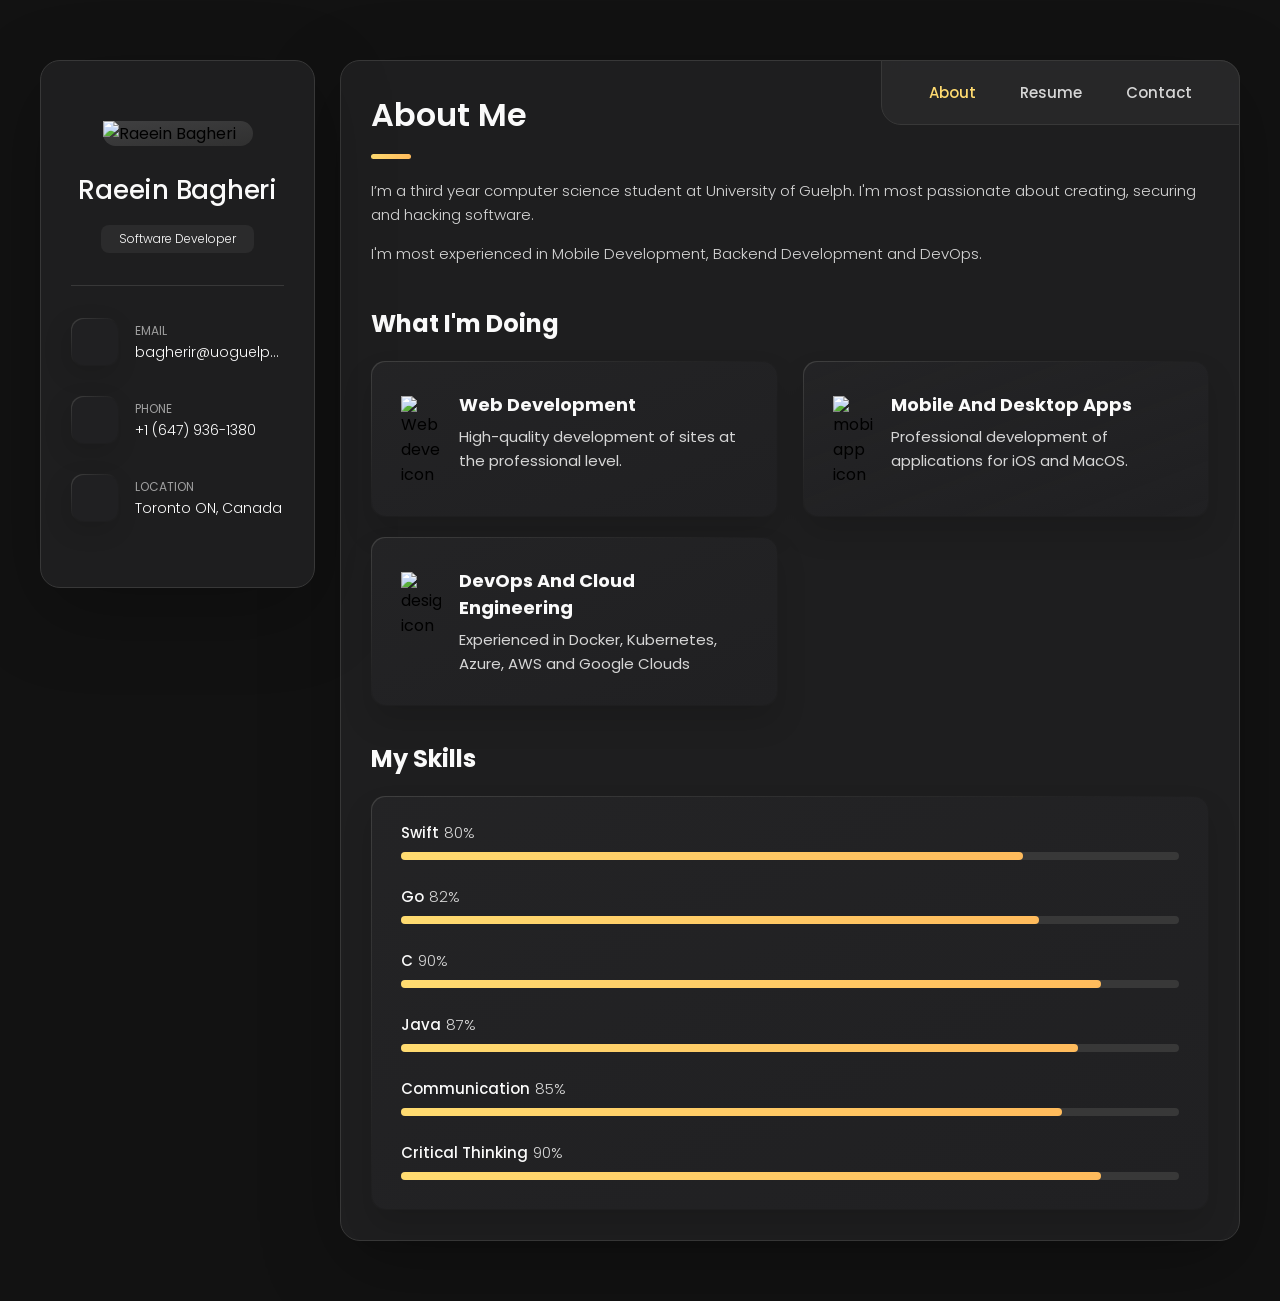
==== commit f6aa1d22: "Update resume" ====
--- a/index.html
+++ b/index.html
@@ -179,6 +179,22 @@
           <h3 class="h3 service-title">What i'm doing</h3>
 
           <ul class="service-list">
+            
+            <li class="service-item">
+
+              <div class="service-icon-box">
+                <img src="./assets/images/icon-dev.svg" alt="Web development icon" width="40">
+              </div>
+
+              <div class="service-content-box">
+                <h4 class="h4 service-item-title">Web development</h4>
+
+                <p class="service-item-text">
+                  High-quality development of sites at the professional level.
+                </p>
+              </div>
+
+            </li>
 
             <li class="service-item">
 
@@ -213,21 +229,7 @@
 
             </li>
 
-            <li class="service-item">
-
-              <div class="service-icon-box">
-                <img src="./assets/images/icon-dev.svg" alt="Web development icon" width="40">
-              </div>
-
-              <div class="service-content-box">
-                <h4 class="h4 service-item-title">Web development</h4>
-
-                <p class="service-item-text">
-                  High-quality development of sites at the professional level.
-                </p>
-              </div>
-
-            </li>
+        
 
           </ul>
 
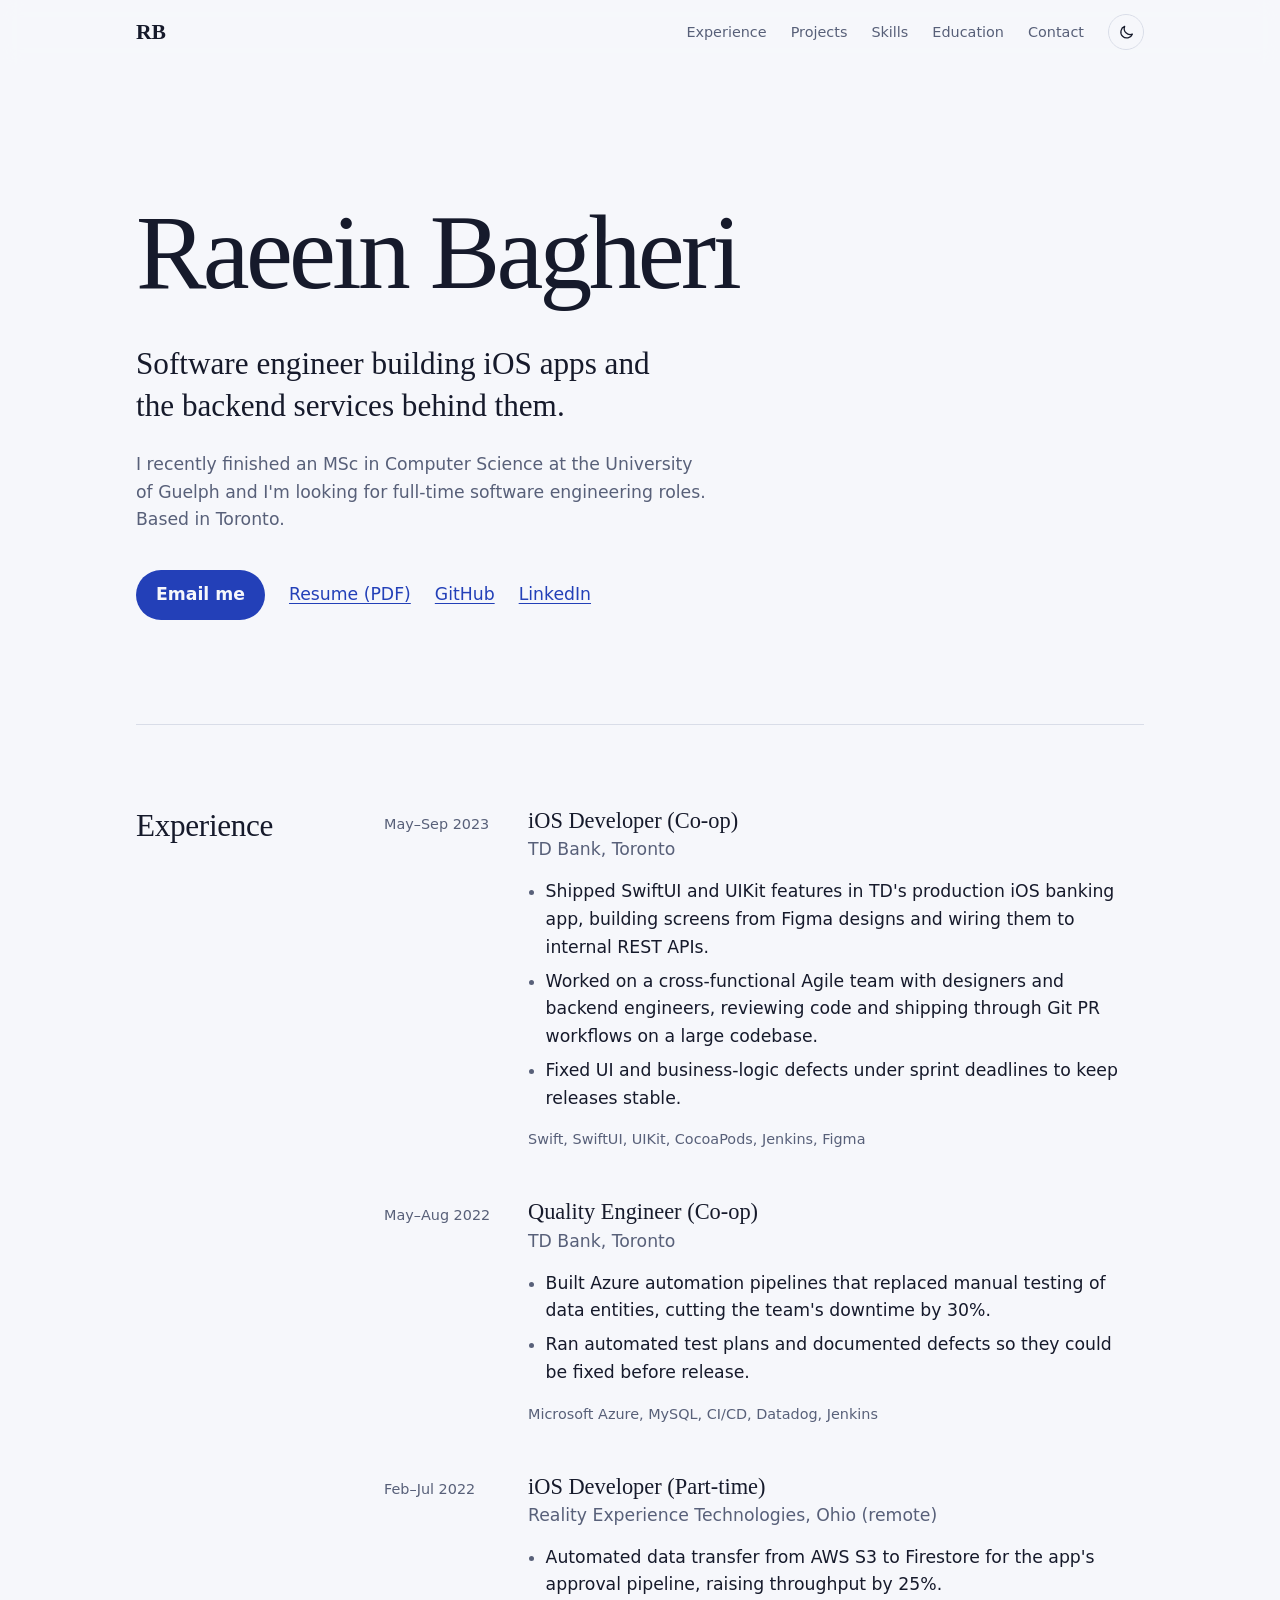
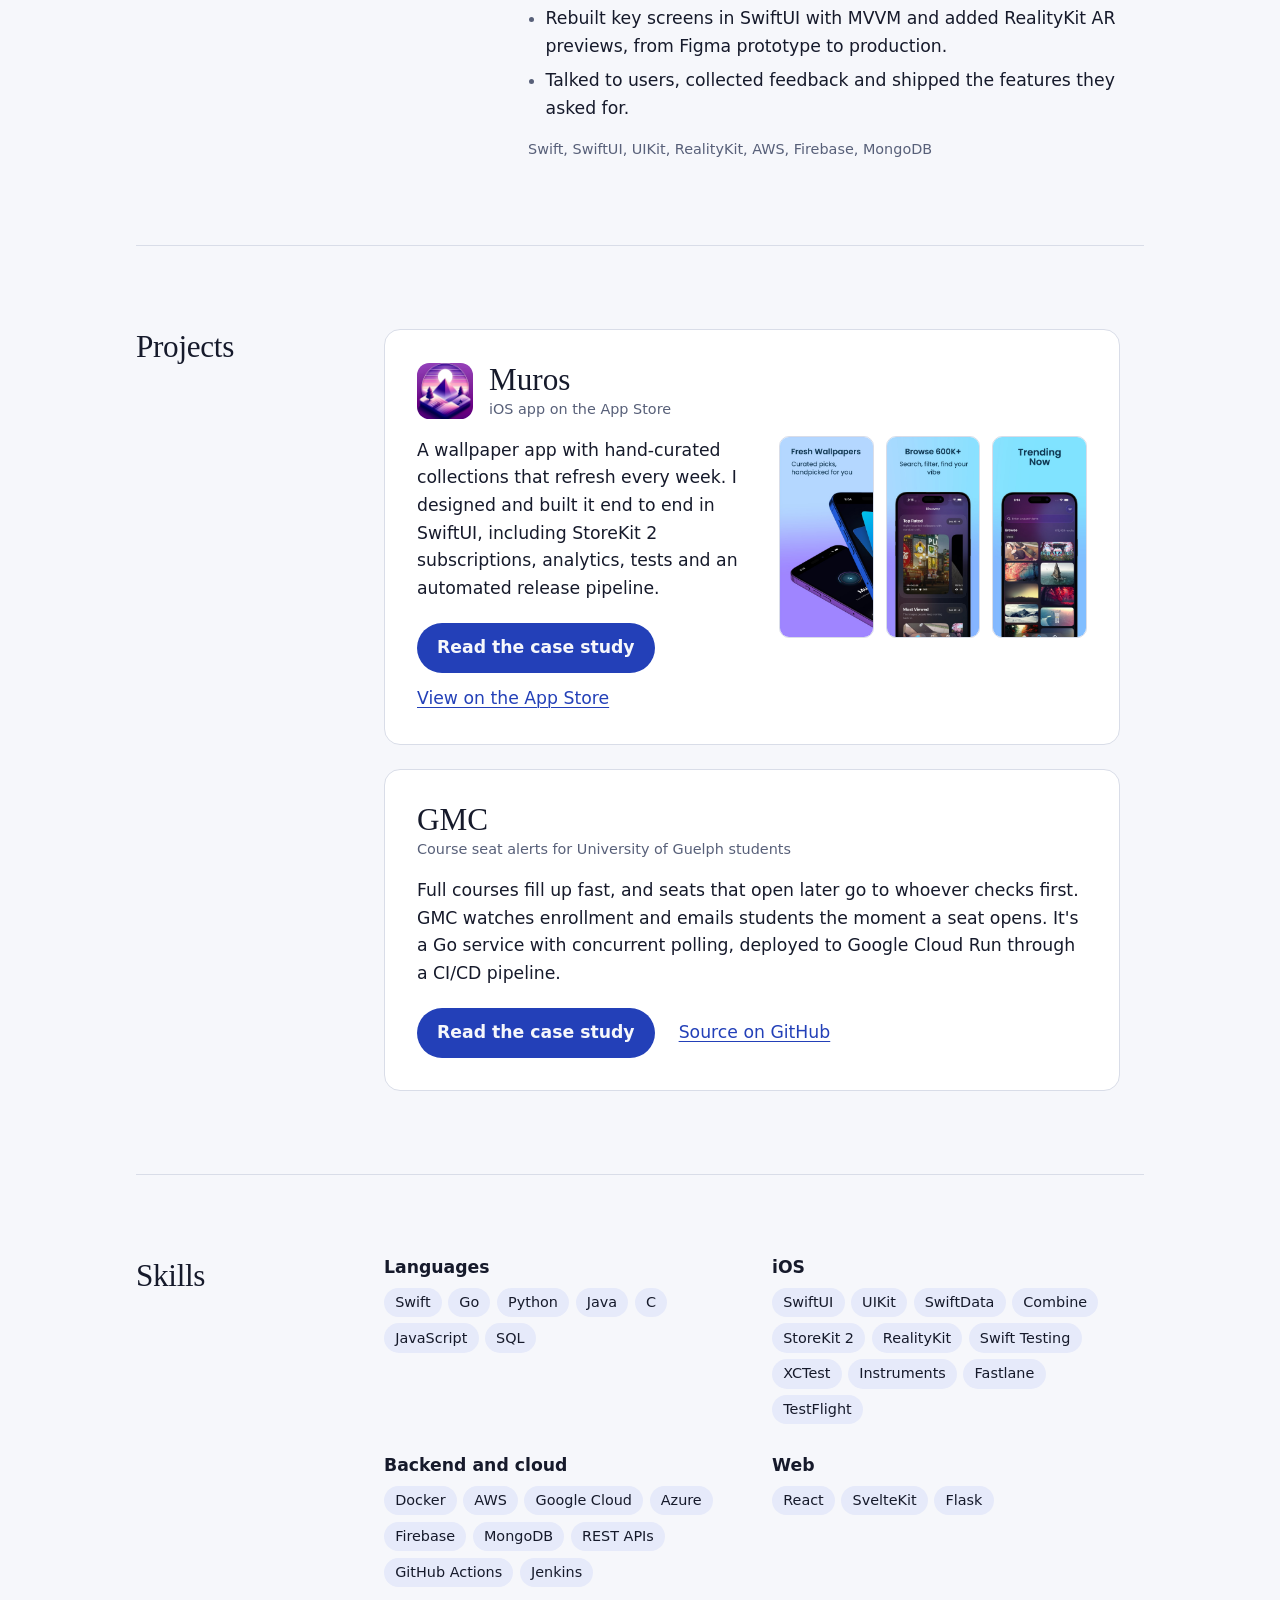
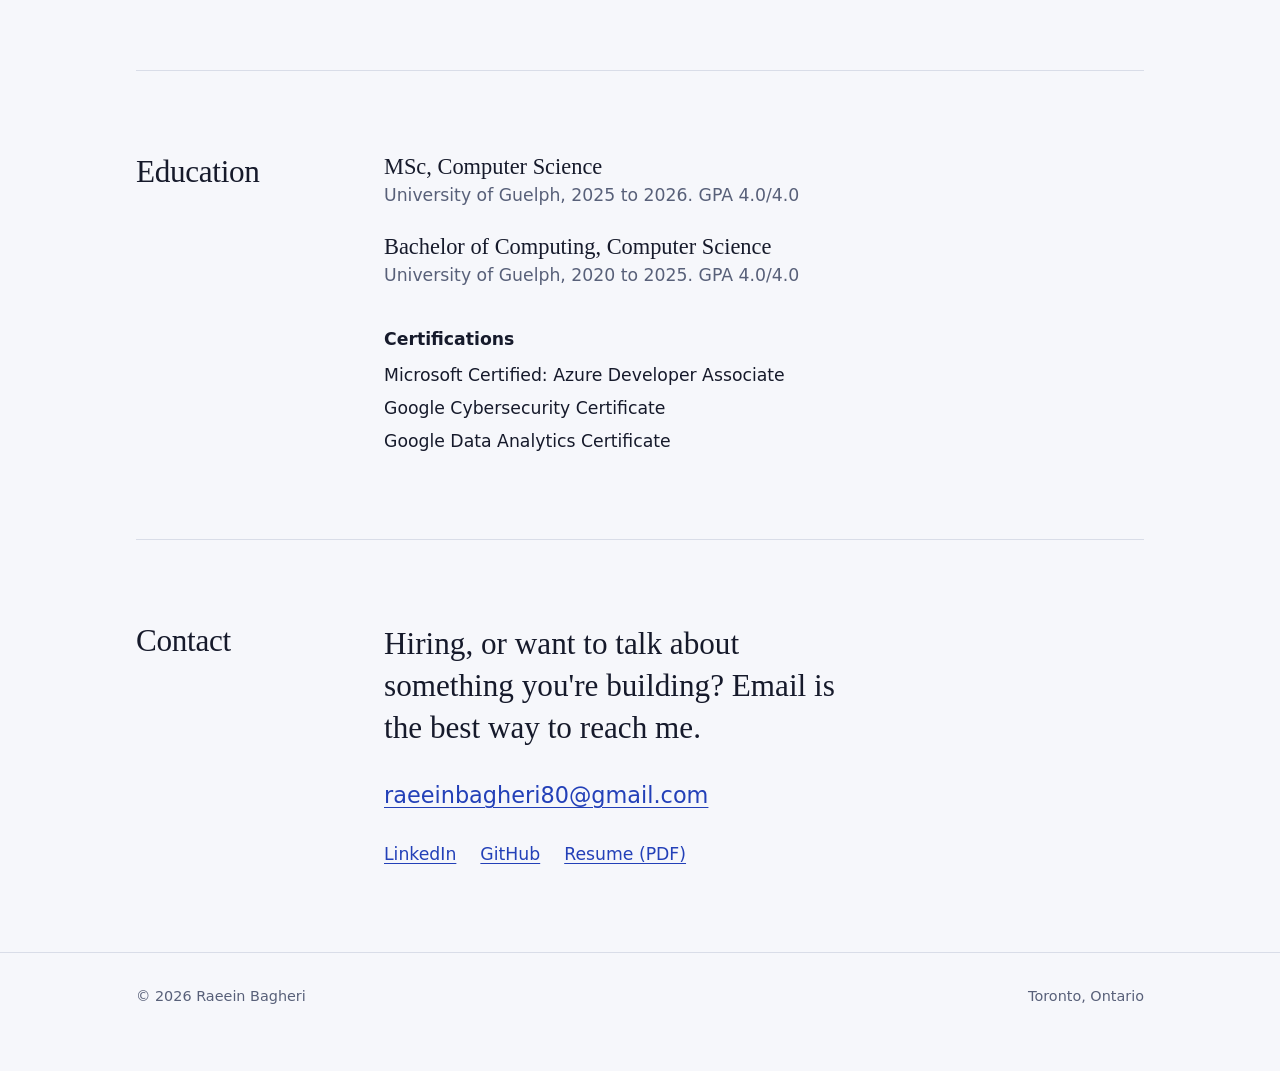
==== commit 41064fb0: "Redesign site: single page, case studies, current content Replace the vCard template with a minimal " ====
--- a/index.html
+++ b/index.html
@@ -3,383 +3,258 @@
 
 <head>
   <meta charset="UTF-8">
-  <meta http-equiv="X-UA-Compatible" content="IE=edge">
-  <meta name="viewport" content="width=device-width, initial-scale=1.0">
-  <title>Raeein Bagheri</title>
-
-  <link rel="shortcut icon" href="./assets/images/logo.ico" type="image/x-icon">
-  <link rel="stylesheet" href="./assets/css/style.css">
+  <meta name="viewport" content="width=device-width, initial-scale=1">
+  <meta http-equiv="Content-Security-Policy" content="default-src 'self'; style-src 'self' https://fonts.googleapis.com; font-src https://fonts.gstatic.com; img-src 'self' data:; script-src 'self'; base-uri 'self'; form-action 'none'">
+  <title>Raeein Bagheri, Software Engineer</title>
+  <meta name="description" content="Raeein Bagheri is a Toronto-based software engineer building iOS apps and backend services. MSc Computer Science, University of Guelph.">
+  <link rel="canonical" href="https://raeeinbagheri.com/">
+
+  <meta property="og:type" content="website">
+  <meta property="og:title" content="Raeein Bagheri, Software Engineer">
+  <meta property="og:description" content="Building iOS apps and the backend services behind them.">
+  <meta property="og:url" content="https://raeeinbagheri.com/">
+  <meta name="twitter:card" content="summary">
+
+  <link rel="icon" href="./assets/images/favicon.svg" type="image/svg+xml">
 
   <link rel="preconnect" href="https://fonts.googleapis.com">
   <link rel="preconnect" href="https://fonts.gstatic.com" crossorigin>
-  <link href="https://fonts.googleapis.com/css2?family=Poppins:wght@300;400;500;600&display=swap" rel="stylesheet">
+  <link rel="stylesheet" href="https://fonts.googleapis.com/css2?family=Hanken+Grotesk:wght@400;500;600&family=Newsreader:opsz,wght@6..72,400;6..72,500;6..72,600&display=swap">
+  <link rel="stylesheet" href="./assets/css/style.css">
+
+  <script src="./assets/js/theme-init.js"></script>
 </head>
 
 <body>
-  <main>
-
-    <!--
-      - #SIDEBAR
-    -->
-
-    <aside class="sidebar" data-sidebar>
-
-      <div class="sidebar-info">
-
-        <figure class="avatar-box">
-          <img src="./assets/images/my-avatar.png" alt="Raeein Bagheri" width="80">
-        </figure>
-
-        <div class="info-content">
-          <h1 class="name" title="Raeein Bagheri">Raeein Bagheri</h1>
-
-          <p class="title">Software Developer</p>
-        </div>
-
-        <button class="info_more-btn" data-sidebar-btn>
-          <span>Show Contacts</span>
-
-          <ion-icon name="chevron-down"></ion-icon>
-        </button>
-
+  <a class="skip-link" href="#main">Skip to content</a>
+
+  <header class="site-header">
+    <div class="wrap">
+      <a class="wordmark" href="#top" aria-label="Raeein Bagheri, back to top">RB</a>
+
+      <nav class="site-nav" aria-label="Sections">
+        <ul>
+          <li><a href="#experience">Experience</a></li>
+          <li><a href="#projects">Projects</a></li>
+          <li><a href="#skills">Skills</a></li>
+          <li><a href="#education">Education</a></li>
+          <li><a href="#contact">Contact</a></li>
+        </ul>
+      </nav>
+
+      <button class="theme-toggle" type="button" aria-label="Dark theme" aria-pressed="false" data-theme-toggle>
+        <svg class="icon-moon" viewBox="0 0 24 24" fill="none" stroke="currentColor" stroke-width="1.8" stroke-linecap="round" stroke-linejoin="round" aria-hidden="true">
+          <path d="M20.5 14.5A8.5 8.5 0 0 1 9.5 3.5a8.5 8.5 0 1 0 11 11Z" />
+        </svg>
+        <svg class="icon-sun" viewBox="0 0 24 24" fill="none" stroke="currentColor" stroke-width="1.8" stroke-linecap="round" aria-hidden="true">
+          <circle cx="12" cy="12" r="4" />
+          <path d="M12 2v2M12 20v2M4.9 4.9l1.4 1.4M17.7 17.7l1.4 1.4M2 12h2M20 12h2M4.9 19.1l1.4-1.4M17.7 6.3l1.4-1.4" />
+        </svg>
+      </button>
+    </div>
+  </header>
+
+  <main id="main">
+
+    <section class="hero wrap" id="top">
+      <h1>Raeein Bagheri</h1>
+      <p class="hero-lede">Software engineer building iOS apps and the backend services behind them.</p>
+      <p class="hero-status">
+        I recently finished an MSc in Computer Science at the University of Guelph and I'm looking for
+        full-time software engineering roles. Based in Toronto.
+      </p>
+      <div class="actions">
+        <a class="button" href="mailto:raeeinbagheri80@gmail.com">Email me</a>
+        <a class="text-link" href="./assets/docs/resume.pdf" target="_blank" rel="noopener noreferrer">Resume (PDF)</a>
+        <a class="text-link" href="https://github.com/Raeein" target="_blank" rel="noopener noreferrer">GitHub</a>
+        <a class="text-link" href="https://www.linkedin.com/in/raeeinbagheri/" target="_blank" rel="noopener noreferrer">LinkedIn</a>
       </div>
-
-      <div class="sidebar-info_more">
-
-        <div class="separator"></div>
-
-        <ul class="contacts-list">
-
-          <li class="contact-item">
-
-            <div class="icon-box">
-              <ion-icon name="mail-outline"></ion-icon>
+    </section>
+
+    <div class="wrap">
+
+      <section class="section" id="experience" aria-labelledby="experience-title">
+        <h2 class="section-title" id="experience-title">Experience</h2>
+        <div class="section-body">
+          <ol class="timeline">
+
+            <li class="job">
+              <p class="job-dates">May–Sep 2023</p>
+              <div>
+                <h3>iOS Developer (Co-op)</h3>
+                <p class="job-org">TD Bank, Toronto</p>
+                <ul class="bullets">
+                  <li>Shipped SwiftUI and UIKit features in TD's production iOS banking app, building screens from Figma designs and wiring them to internal REST APIs.</li>
+                  <li>Worked on a cross-functional Agile team with designers and backend engineers, reviewing code and shipping through Git PR workflows on a large codebase.</li>
+                  <li>Fixed UI and business-logic defects under sprint deadlines to keep releases stable.</li>
+                </ul>
+                <p class="stack">Swift, SwiftUI, UIKit, CocoaPods, Jenkins, Figma</p>
+              </div>
+            </li>
+
+            <li class="job">
+              <p class="job-dates">May–Aug 2022</p>
+              <div>
+                <h3>Quality Engineer (Co-op)</h3>
+                <p class="job-org">TD Bank, Toronto</p>
+                <ul class="bullets">
+                  <li>Built Azure automation pipelines that replaced manual testing of data entities, cutting the team's downtime by 30%.</li>
+                  <li>Ran automated test plans and documented defects so they could be fixed before release.</li>
+                </ul>
+                <p class="stack">Microsoft Azure, MySQL, CI/CD, Datadog, Jenkins</p>
+              </div>
+            </li>
+
+            <li class="job">
+              <p class="job-dates">Feb–Jul 2022</p>
+              <div>
+                <h3>iOS Developer (Part-time)</h3>
+                <p class="job-org">Reality Experience Technologies, Ohio (remote)</p>
+                <ul class="bullets">
+                  <li>Automated data transfer from AWS S3 to Firestore for the app's approval pipeline, raising throughput by 25%.</li>
+                  <li>Rebuilt key screens in SwiftUI with MVVM and added RealityKit AR previews, from Figma prototype to production.</li>
+                  <li>Talked to users, collected feedback and shipped the features they asked for.</li>
+                </ul>
+                <p class="stack">Swift, SwiftUI, UIKit, RealityKit, AWS, Firebase, MongoDB</p>
+              </div>
+            </li>
+
+          </ol>
+        </div>
+      </section>
+
+      <section class="section" id="projects" aria-labelledby="projects-title">
+        <h2 class="section-title" id="projects-title">Projects</h2>
+        <div class="section-body projects">
+
+          <article class="project project--featured">
+            <div>
+              <div class="project-head">
+                <img class="app-icon" src="./assets/images/muros/icon.png" alt="" width="56" height="56">
+                <div>
+                  <h3>Muros</h3>
+                  <p class="project-kind">iOS app on the App Store</p>
+                </div>
+              </div>
+              <p>
+                A wallpaper app with hand-curated collections that refresh every week. I designed and built it
+                end to end in SwiftUI, including StoreKit 2 subscriptions, analytics, tests and an automated
+                release pipeline.
+              </p>
+              <div class="actions">
+                <a class="button" href="./projects/muros.html">Read the case study</a>
+                <a class="text-link" href="https://apps.apple.com/ca/app/muros/id6764196236" target="_blank" rel="noopener noreferrer">View on the App Store</a>
+              </div>
             </div>
-
-            <div class="contact-info">
-              <p class="contact-title">Email</p>
-
-              <a href="mailto:bagherir@uoguelph.ca" class="contact-link">bagherir@uoguelph.ca</a>
+            <div class="shots">
+              <img src="./assets/images/muros/screen-01.jpg" alt="Muros home screen showing fresh wallpaper picks" width="600" height="1300" loading="lazy">
+              <img src="./assets/images/muros/screen-03.jpg" alt="Muros discovery screen with top rated and most viewed wallpapers" width="600" height="1300" loading="lazy">
+              <img src="./assets/images/muros/screen-04.jpg" alt="Muros browse screen with search and trending wallpapers" width="600" height="1300" loading="lazy">
             </div>
-
-          </li>
-
-          <li class="contact-item">
-
-            <div class="icon-box">
-              <ion-icon name="phone-portrait-outline"></ion-icon>
+          </article>
+
+          <article class="project">
+            <div>
+              <div class="project-head">
+                <div>
+                  <h3>GMC</h3>
+                  <p class="project-kind">Course seat alerts for University of Guelph students</p>
+                </div>
+              </div>
+              <p>
+                Full courses fill up fast, and seats that open later go to whoever checks first. GMC watches
+                enrollment and emails students the moment a seat opens. It's a Go service with concurrent
+                polling, deployed to Google Cloud Run through a CI/CD pipeline.
+              </p>
+              <div class="actions">
+                <a class="button" href="./projects/gmc.html">Read the case study</a>
+                <a class="text-link" href="https://github.com/Raeein/gmc" target="_blank" rel="noopener noreferrer">Source on GitHub</a>
+              </div>
             </div>
-
-            <div class="contact-info">
-              <p class="contact-title">Phone</p>
-
-              <a href="tel:+12133522795" class="contact-link">+1 (647) 936-1380</a>
-            </div>
-
-          </li>
-
-
-          <li class="contact-item">
-
-            <div class="icon-box">
-              <ion-icon name="location-outline"></ion-icon>
-            </div>
-
-            <div class="contact-info">
-              <p class="contact-title">Location</p>
-
-              <address>Toronto ON, Canada</address>
-            </div>
-
-          </li>
-
-        </ul>
-
-        <div class="separator"></div>
-
-        <ul class="social-list">
-
-          <li class="social-item">
-            <a href="https://www.linkedin.com/in/raeeinbagheri/" target="_blank" class="social-link">
-              <ion-icon name="logo-linkedin"></ion-icon>
-            </a>
-          </li>
-
-          <li class="social-item">
-            <a href="https://github.com/Raeein" target="_blank" class="social-link">
-              <ion-icon name="logo-github"></ion-icon>
-            </a>
-          </li>
-
-        </ul>
-
-      </div>
-
-    </aside>
-
-    <!--
-      - #main-content
-    -->
-
-    <div class="main-content">
-
-      <!--
-        - #NAVBAR
-      -->
-
-      <nav class="navbar">
-
-        <ul class="navbar-list">
-
-          <li class="navbar-item">
-            <button class="navbar-link  active" data-nav-link>About</button>
-          </li>
-
-          <li class="navbar-item">
-            <a href="assets/docs/resume.pdf" type="application/pdf" target="_blank" class="navbar-link">Resume</a>
-          </li>
-
-          <li class="navbar-item">
-            <button class="navbar-link" data-nav-link>Contact</button>
-          </li>
-
-        </ul>
-
-      </nav>
-
-
-      <!--
-        - #ABOUT
-      -->
-
-      <article class="about  active" data-page="about">
-
-        <header>
-          <h2 class="h2 article-title">About me</h2>
-        </header>
-
-        <section class="about-text">
-          <p>
-            I’m a third year computer science student at University of Guelph. 
-            I'm most passionate about creating, securing and hacking software.
-          </p>
-
-          <p>
-            I'm most experienced in Mobile Development, Backend Development and DevOps.
-          </p>
-        </section>
-
-
-        <!--
-          - service
-        -->
-
-        <section class="service">
-
-          <h3 class="h3 service-title">What i'm doing</h3>
-
-          <ul class="service-list">
-            
-            <li class="service-item">
-
-              <div class="service-icon-box">
-                <img src="./assets/images/icon-dev.svg" alt="Web development icon" width="40">
-              </div>
-
-              <div class="service-content-box">
-                <h4 class="h4 service-item-title">Web development</h4>
-
-                <p class="service-item-text">
-                  High-quality development of sites at the professional level.
-                </p>
-              </div>
-
-            </li>
-
-            <li class="service-item">
-
-              <div class="service-icon-box">
-                <img src="./assets/images/icon-app.svg" alt="mobile app icon" width="40">
-              </div>
-
-              <div class="service-content-box">
-                <h4 class="h4 service-item-title">Mobile and Desktop apps</h4>
-
-                <p class="service-item-text">
-                  Professional development of applications for iOS and MacOS.
-                </p>
-              </div>
-
-            </li>
-
-            <li class="service-item">
-
-              <div class="service-icon-box">
-                <img src="./assets/images/icon-design.svg
-                " alt="design icon" width="40">
-              </div>
-
-              <div class="service-content-box">
-                <h4 class="h4 service-item-title">DevOps and Cloud Engineering</h4>
-
-                <p class="service-item-text">
-                  Experienced in Docker, Kubernetes, Azure, AWS and Google Clouds
-                </p>
-              </div>
-
-            </li>
-
-        
-
+          </article>
+
+        </div>
+      </section>
+
+      <section class="section" id="skills" aria-labelledby="skills-title">
+        <h2 class="section-title" id="skills-title">Skills</h2>
+        <div class="section-body skill-groups">
+          <div>
+            <h3>Languages</h3>
+            <ul class="tags">
+              <li>Swift</li><li>Go</li><li>Python</li><li>Java</li><li>C</li><li>JavaScript</li><li>SQL</li>
+            </ul>
+          </div>
+          <div>
+            <h3>iOS</h3>
+            <ul class="tags">
+              <li>SwiftUI</li><li>UIKit</li><li>SwiftData</li><li>Combine</li><li>StoreKit 2</li><li>RealityKit</li>
+              <li>Swift Testing</li><li>XCTest</li><li>Instruments</li><li>Fastlane</li><li>TestFlight</li>
+            </ul>
+          </div>
+          <div>
+            <h3>Backend and cloud</h3>
+            <ul class="tags">
+              <li>Docker</li><li>AWS</li><li>Google Cloud</li><li>Azure</li><li>Firebase</li><li>MongoDB</li>
+              <li>REST APIs</li><li>GitHub Actions</li><li>Jenkins</li>
+            </ul>
+          </div>
+          <div>
+            <h3>Web</h3>
+            <ul class="tags">
+              <li>React</li><li>SvelteKit</li><li>Flask</li>
+            </ul>
+          </div>
+        </div>
+      </section>
+
+      <section class="section" id="education" aria-labelledby="education-title">
+        <h2 class="section-title" id="education-title">Education</h2>
+        <div class="section-body">
+          <ul class="entries">
+            <li class="entry">
+              <h3>MSc, Computer Science</h3>
+              <p>University of Guelph, 2025 to 2026. GPA 4.0/4.0</p>
+            </li>
+            <li class="entry">
+              <h3>Bachelor of Computing, Computer Science</h3>
+              <p>University of Guelph, 2020 to 2025. GPA 4.0/4.0</p>
+            </li>
           </ul>
 
-        </section>
-      </section>
-
-      <section class="skill">
-
-        <h3 class="h3 skills-title">My skills</h3>
-
-        <ul class="skills-list content-card">
-
-          <li class="skills-item">
-
-            <div class="title-wrapper">
-              <h5 class="h5">Swift</h5>
-              <data value="80">80%</data>
-            </div>
-
-            <div class="skill-progress-bg">
-              <div class="skill-progress-fill" style="width: 80%;"></div>
-            </div>
-
-          </li>
-
-          <li class="skills-item">
-
-            <div class="title-wrapper">
-              <h5 class="h5">Go</h5>
-              <data value="82">82%</data>
-            </div>
-
-            <div class="skill-progress-bg">
-              <div class="skill-progress-fill" style="width: 82%;"></div>
-            </div>
-
-          </li>
-
-          <li class="skills-item">
-
-            <div class="title-wrapper">
-              <h5 class="h5">C</h5>
-              <data value="90">90%</data>
-            </div>
-
-            <div class="skill-progress-bg">
-              <div class="skill-progress-fill" style="width: 90%;"></div>
-            </div>
-
-          </li>
-
-          <li class="skills-item">
-
-            <div class="title-wrapper">
-              <h5 class="h5">Java</h5>
-              <data value="87">87%</data>
-            </div>
-
-            <div class="skill-progress-bg">
-              <div class="skill-progress-fill" style="width: 87%;"></div>
-            </div>
-          </li>
-
-          <li class="skills-item">
-
-            <div class="title-wrapper">
-              <h5 class="h5">Communication</h5>
-              <data value="85">85%</data>
-            </div>
-
-            <div class="skill-progress-bg">
-              <div class="skill-progress-fill" style="width: 85%;"></div>
-            </div>
-          </li>
-
-          <li class="skills-item">
-
-            <div class="title-wrapper">
-              <h5 class="h5">Critical Thinking</h5>
-              <data value="90">90%</data>
-            </div>
-
-            <div class="skill-progress-bg">
-              <div class="skill-progress-fill" style="width: 90%;"></div>
-            </div>
-          </li>
-
-
-        </ul>
-
-      </section>
-      </article>
-
-      <!--
-        - #CONTACT
-      -->
-
-      <article class="contact" data-page="contact">
-
-        <header>
-          <h2 class="h2 article-title">Contact</h2>
-        </header>
-
-        <section class="mapbox" data-mapbox>
-          <figure>
-            <iframe 
-            src="https://www.google.com/maps/embed?pb=!1m18!1m12!1m3!1d184551.80858180663!2d-79.51814201519635!3d43.7184038115085!2m3!1f0!2f0!3f0!3m2!1i1024!2i768!4f13.1!3m3!1m2!1s0x89d4cb90d7c63ba5%3A0x323555502ab4c477!2sToronto%2C%20ON!5e0!3m2!1sen!2sca!4v1671676779840!5m2!1sen!2sca" 
-            width="400" height="300" loading="lazy">
-            </iframe>
-          </figure>
-        </section>
-
-        <section class="contact-form">
-
-          <h3 class="h3 form-title">Contact Form</h3>
-
-          <form action="mailto:bagheri@uoguelph.ca" method="POST" class="form" data-form>
-            <div class="input-wrapper">
-              <input type="text" name="fullname" class="form-input" placeholder="Full name" required data-form-input>
-
-              <input type="email" name="email" class="form-input" placeholder="Email address" required data-form-input>
-            </div>
-
-            <textarea name="message" class="form-input" placeholder="Your Message" required data-form-input></textarea>
-
-            <button class="form-btn" type="submit" disabled data-form-btn>
-              <ion-icon name="paper-plane"></ion-icon>
-              <span>Send Message</span>
-            </button>
-          </form>
-
-        </section>
-
-      </article>
+          <h3 class="subhead">Certifications</h3>
+          <ul class="plain-list">
+            <li>Microsoft Certified: Azure Developer Associate</li>
+            <li>Google Cybersecurity Certificate</li>
+            <li>Google Data Analytics Certificate</li>
+          </ul>
+        </div>
+      </section>
+
+      <section class="section contact" id="contact" aria-labelledby="contact-title">
+        <h2 class="section-title" id="contact-title">Contact</h2>
+        <div class="section-body">
+          <p class="contact-lede">Hiring, or want to talk about something you're building? Email is the best way to reach me.</p>
+          <a class="contact-email" href="mailto:raeeinbagheri80@gmail.com">raeeinbagheri80@gmail.com</a>
+          <div class="actions">
+            <a class="text-link" href="https://www.linkedin.com/in/raeeinbagheri/" target="_blank" rel="noopener noreferrer">LinkedIn</a>
+            <a class="text-link" href="https://github.com/Raeein" target="_blank" rel="noopener noreferrer">GitHub</a>
+            <a class="text-link" href="./assets/docs/resume.pdf" target="_blank" rel="noopener noreferrer">Resume (PDF)</a>
+          </div>
+        </div>
+      </section>
 
     </div>
-
   </main>
 
-  <!--
-    - custom js link
-  -->
+  <footer class="site-footer">
+    <div class="wrap">
+      <p>&copy; <span data-year>2026</span> Raeein Bagheri</p>
+      <p>Toronto, Ontario</p>
+    </div>
+  </footer>
+
   <script src="./assets/js/script.js"></script>
-
-  <!--
-    - ionicon link
-  -->
-  <script type="module" src="https://unpkg.com/ionicons@5.5.2/dist/ionicons/ionicons.esm.js"></script>
-  <script nomodule src="https://unpkg.com/ionicons@5.5.2/dist/ionicons/ionicons.js"></script>
-
 </body>
 
-</html>+</html>
--- a/assets/css/style.css
+++ b/assets/css/style.css
@@ -1,1865 +1,676 @@
+/*
+  raeeinbagheri.com
+  Tokens first, then base, layout, components, pages.
+*/
+
+/* ---------- Tokens ---------- */
+
 :root {
-
-  /**
-   * colors
-   */
-
-  /* gradient */
-
-  --bg-gradient-onyx: linear-gradient(
-    to bottom right, 
-    hsl(240, 1%, 25%) 3%, 
-    hsl(0, 0%, 19%) 97%
-  );
-  --bg-gradient-jet: linear-gradient(
-    to bottom right, 
-    hsla(240, 1%, 18%, 0.251) 0%, 
-    hsla(240, 2%, 11%, 0) 100%
-  ), hsl(240, 2%, 13%);
-  --bg-gradient-yellow-1: linear-gradient(
-    to bottom right, 
-    hsl(45, 100%, 71%) 0%, 
-    hsla(36, 100%, 69%, 0) 50%
-  );
-  --bg-gradient-yellow-2: linear-gradient(
-    135deg, 
-    hsla(45, 100%, 71%, 0.251) 0%, 
-    hsla(35, 100%, 68%, 0) 59.86%
-  ), hsl(240, 2%, 13%);
-  --border-gradient-onyx: linear-gradient(
-    to bottom right, 
-    hsl(0, 0%, 25%) 0%, 
-    hsla(0, 0%, 25%, 0) 50%
-  );
-  --text-gradient-yellow: linear-gradient(
-    to right, 
-    hsl(45, 100%, 72%), 
-    hsl(35, 100%, 68%)
-  );
-
-  /* solid */
-
-  --jet: hsl(0, 0%, 22%);
-  --onyx: hsl(240, 1%, 17%);
-  --eerie-black-1: hsl(240, 2%, 13%);
-  --eerie-black-2: hsl(240, 2%, 12%);
-  --smoky-black: hsl(0, 0%, 7%);
-  --white-1: hsl(0, 0%, 100%);
-  --white-2: hsl(0, 0%, 98%);
-  --orange-yellow-crayola: hsl(45, 100%, 72%);
-  --vegas-gold: hsl(45, 54%, 58%);
-  --light-gray: hsl(0, 0%, 84%);
-  --light-gray-70: hsla(0, 0%, 84%, 0.7);
-  --bittersweet-shimmer: hsl(0, 43%, 51%);
-
-  /**
-   * typography
-   */
-
-  /* font-family */
-  --ff-poppins: 'Poppins', sans-serif;
-
-  /* font-size */
-  --fs-1: 24px;
-  --fs-2: 18px;
-  --fs-3: 17px;
-  --fs-4: 16px;
-  --fs-5: 15px;
-  --fs-6: 14px;
-  --fs-7: 13px;
-  --fs-8: 11px;
-
-  /* font-weight */
-  --fw-300: 300;
-  --fw-400: 400;
-  --fw-500: 500;
-  --fw-600: 600;
-
-  /**
-   * shadow
-   */
-  
-  --shadow-1: -4px 8px 24px hsla(0, 0%, 0%, 0.25);
-  --shadow-2: 0 16px 30px hsla(0, 0%, 0%, 0.25);
-  --shadow-3: 0 16px 40px hsla(0, 0%, 0%, 0.25);
-  --shadow-4: 0 25px 50px hsla(0, 0%, 0%, 0.15);
-  --shadow-5: 0 24px 80px hsla(0, 0%, 0%, 0.25);
-
-  /**
-   * transition
-   */
-
-  --transition-1: 0.25s ease;
-  --transition-2: 0.5s ease-in-out;
-
-}
-
-
-
-
-
-/*-----------------------------------*\
-  #RESET
-\*-----------------------------------*/
-
-*, *::before, *::after {
+  --bg: #f6f7fb;
+  --surface: #ffffff;
+  --ink: #161a2b;
+  --muted: #586079;
+  --rule: #d9dde8;
+  --accent: #2340b8;
+  --accent-soft: #e6eafa;
+
+  --serif: "Newsreader", "Iowan Old Style", Georgia, serif;
+  --sans: "Hanken Grotesk", system-ui, -apple-system, "Segoe UI", sans-serif;
+
+  --step--1: clamp(0.84rem, 0.82rem + 0.1vw, 0.9rem);
+  --step-0: clamp(1rem, 0.97rem + 0.15vw, 1.08rem);
+  --step-1: clamp(1.2rem, 1.13rem + 0.35vw, 1.4rem);
+  --step-2: clamp(1.5rem, 1.35rem + 0.75vw, 1.95rem);
+  --step-3: clamp(1.9rem, 1.6rem + 1.5vw, 2.8rem);
+  --step-hero: clamp(3rem, 1.8rem + 6vw, 6.75rem);
+
+  --page: 68rem;
+  --gutter: clamp(1rem, 0.5rem + 2.5vw, 2.5rem);
+  --label-col: 13rem;
+  --radius: 10px;
+
+  color-scheme: light;
+}
+
+@media (prefers-color-scheme: dark) {
+  :root:not([data-theme="light"]) {
+    --bg: #0f1424;
+    --surface: #161c30;
+    --ink: #e6e9f2;
+    --muted: #9aa2ba;
+    --rule: #262e48;
+    --accent: #93a8ff;
+    --accent-soft: #1d2647;
+    color-scheme: dark;
+  }
+}
+
+:root[data-theme="dark"] {
+  --bg: #0f1424;
+  --surface: #161c30;
+  --ink: #e6e9f2;
+  --muted: #9aa2ba;
+  --rule: #262e48;
+  --accent: #93a8ff;
+  --accent-soft: #1d2647;
+  color-scheme: dark;
+}
+
+/* ---------- Base ---------- */
+
+*,
+*::before,
+*::after {
+  box-sizing: border-box;
+}
+
+html {
+  -webkit-text-size-adjust: 100%;
+  scroll-behavior: smooth;
+  scroll-padding-top: 5rem;
+}
+
+body {
+  margin: 0;
+  background: var(--bg);
+  color: var(--ink);
+  font-family: var(--sans);
+  font-size: var(--step-0);
+  line-height: 1.6;
+  -webkit-font-smoothing: antialiased;
+}
+
+h1,
+h2,
+h3 {
+  font-family: var(--serif);
+  font-weight: 500;
+  line-height: 1.15;
+  margin: 0;
+  text-wrap: balance;
+}
+
+p {
+  margin: 0 0 1em;
+}
+
+p:last-child {
+  margin-bottom: 0;
+}
+
+ul,
+ol {
   margin: 0;
   padding: 0;
-  box-sizing: border-box;
-}
-
-a { text-decoration: none; }
-
-li { list-style: none; }
-
-img, ion-icon, a, button, time, span { display: block; }
-
-button {
-  font: inherit;
-  background: none;
-  border: none;
-  text-align: left;
-  cursor: pointer;
-}
-
-input, textarea {
+}
+
+img {
   display: block;
-  width: 100%;
-  background: none;
-  font: inherit;
-}
-
-::selection {
-  background: var(--orange-yellow-crayola);
-  color: var(--smoky-black);
-}
-
-:focus { outline-color: var(--orange-yellow-crayola); }
-
-html { font-family: var(--ff-poppins); }
-
-body { background: var(--smoky-black); }
-
-
-
-
-
-/*-----------------------------------*\
-  #REUSED STYLE
-\*-----------------------------------*/
-
-.sidebar,
-article {
-  background: var(--eerie-black-2);
-  border: 1px solid var(--jet);
-  border-radius: 20px;
-  padding: 15px;
-  box-shadow: var(--shadow-1);
-  z-index: 1;
-}
-
-.separator {
-  width: 100%;
-  height: 1px;
-  background: var(--jet);
-  margin: 16px 0;
-}
-
-.icon-box {
-  position: relative;
-  background: var(--border-gradient-onyx);
-  width: 30px;
-  height: 30px;
-  border-radius: 8px;
-  display: flex;
-  justify-content: center;
-  align-items: center;
-  font-size: 16px;
-  color: var(--orange-yellow-crayola);
-  box-shadow: var(--shadow-1);
-  z-index: 1;
-}
-
-.icon-box::before {
-  content: "";
+  max-width: 100%;
+  height: auto;
+}
+
+a {
+  color: var(--accent);
+  text-decoration-thickness: 1px;
+  text-underline-offset: 0.2em;
+}
+
+a:hover {
+  text-decoration-thickness: 2px;
+}
+
+:focus-visible {
+  outline: 2px solid var(--accent);
+  outline-offset: 3px;
+  border-radius: 2px;
+}
+
+.skip-link {
   position: absolute;
-  inset: 1px;
-  background: var(--eerie-black-1);
-  border-radius: inherit;
-  z-index: -1;
-}
-
-.icon-box ion-icon { --ionicon-stroke-width: 35px; }
-
-article { display: none; }
-
-article.active {
-  display: block;
-  animation: fade 0.5s ease backwards;
-}
-
-@keyframes fade {
-  0% { opacity: 0; }
-  100% { opacity: 1; }
-}
-
-.h2,
-.h3,
-.h4,
-.h5 {
-  color: var(--white-2);
-  text-transform: capitalize;
-}
-
-.h2 { font-size: var(--fs-1); }
-
-.h3 { font-size: var(--fs-2); }
-
-.h4 { font-size: var(--fs-4); }
-
-.h5 {
-  font-size: var(--fs-7);
-  font-weight: var(--fw-500);
-}
-
-.article-title {
-  position: relative;
-  padding-bottom: 7px;
-}
-
-.article-title::after {
-  content: "";
-  position: absolute;
-  bottom: 0;
-  left: 0;
-  width: 30px;
-  height: 3px;
-  background: var(--text-gradient-yellow);
-  border-radius: 3px;
-}
-
-.has-scrollbar::-webkit-scrollbar {
-  width: 5px; /* for vertical scrollbar */
-  height: 5px; /* for horizontal scrollbar */
-}
-
-.has-scrollbar::-webkit-scrollbar-track {
-  background: var(--onyx);
-  border-radius: 5px;
-}
-
-.has-scrollbar::-webkit-scrollbar-thumb {
-  background: var(--orange-yellow-crayola);
-  border-radius: 5px;
-}
-
-.has-scrollbar::-webkit-scrollbar-button { width: 20px; }
-
-.content-card {
-  position: relative;
-  background: var(--border-gradient-onyx);
-  padding: 15px;
-  padding-top: 45px;
-  border-radius: 14px;
-  box-shadow: var(--shadow-2);
-  cursor: pointer;
-  z-index: 1;
-}
-
-.content-card::before {
-  content: "";
-  position: absolute;
-  inset: 1px;
-  background: var(--bg-gradient-jet);
-  border-radius: inherit;
-  z-index: -1;
-}
-
-
-
-
-
-/*-----------------------------------*\
-  #MAIN
-\*-----------------------------------*/
-
-main {
-  margin: 15px 12px;
-  margin-bottom: 75px;
-  min-width: 259px;
-}
-
-
-
-
-
-/*-----------------------------------*\
-  #SIDEBAR
-\*-----------------------------------*/
-
-.sidebar {
-  margin-bottom: 15px;
-  max-height: 112px;
-  overflow: hidden;
-  transition: var(--transition-2);
-}
-
-.sidebar.active { max-height: 405px; }
-
-.sidebar-info {
-  position: relative;
-  display: flex;
-  justify-content: flex-start;
-  align-items: center;
-  gap: 15px;
-}
-
-.avatar-box {
-  background: var(--bg-gradient-onyx);
-  border-radius: 20px;
-}
-
-.info-content .name {
-  color: var(--white-2);
-  font-size: var(--fs-3);
-  font-weight: var(--fw-500);
-  letter-spacing: -0.25px;
-  margin-bottom: 10px;
-}
-
-.info-content .title {
-  color: var(--white-1);
-  background: var(--onyx);
-  font-size: var(--fs-8);
-  font-weight: var(--fw-300);
-  width: max-content;
-  padding: 3px 12px;
-  border-radius: 8px;
-}
-
-.info_more-btn {
-  position: absolute;
-  top: -15px;
-  right: -15px;
-  border-radius: 0 15px;
-  font-size: 13px;
-  color: var(--orange-yellow-crayola);
-  background: var(--border-gradient-onyx);
-  padding: 10px;
-  box-shadow: var(--shadow-2);
-  transition: var(--transition-1);
-  z-index: 1;
-}
-
-.info_more-btn::before {
-  content: "";
-  position: absolute;
-  inset: 1px;
-  border-radius: inherit;
-  background: var(--bg-gradient-jet);
-  transition: var(--transition-1);
-  z-index: -1;
-}
-
-.info_more-btn:hover,
-.info_more-btn:focus { background: var(--bg-gradient-yellow-1); }
-
-.info_more-btn:hover::before,
-.info_more-btn:focus::before { background: var(--bg-gradient-yellow-2); }
-
-.info_more-btn span { display: none; }
-
-.sidebar-info_more {
-  opacity: 0;
-  visibility: hidden;
-  transition: var(--transition-2);
-}
-
-.sidebar.active .sidebar-info_more {
-  opacity: 1;
-  visibility: visible;
-}
-
-.contacts-list {
-  display: grid;
-  grid-template-columns: 1fr;
-  gap: 16px;
-}
-
-.contact-item {
-  min-width: 100%;
+  left: var(--gutter);
+  top: -3rem;
+  z-index: 100;
+  padding: 0.5rem 0.9rem;
+  background: var(--ink);
+  color: var(--bg);
+  border-radius: var(--radius);
+}
+
+.skip-link:focus {
+  top: 0.75rem;
+}
+
+.wrap {
+  max-width: var(--page);
+  margin-inline: auto;
+  padding-inline: var(--gutter);
+}
+
+/* ---------- Header ---------- */
+
+.site-header {
+  position: sticky;
+  top: 0;
+  z-index: 10;
+  background: color-mix(in srgb, var(--bg) 88%, transparent);
+  backdrop-filter: blur(10px);
+  -webkit-backdrop-filter: blur(10px);
+  border-bottom: 1px solid transparent;
+}
+
+.site-header.is-scrolled {
+  border-bottom-color: var(--rule);
+}
+
+.site-header .wrap {
   display: flex;
   align-items: center;
-  gap: 16px;
-}
-
-.contact-info {
-  max-width: calc(100% - 46px);
-  width: calc(100% - 46px);
-}
-
-.contact-title {
-  color: var(--light-gray-70);
-  font-size: var(--fs-8);
-  text-transform: uppercase;
-  margin-bottom: 2px;
-}
-
-.contact-info :is(.contact-link, time, address) {
-  color: var(--white-2);
-  font-size: var(--fs-7);
-}
-
-.contact-info address { font-style: normal; }
-
-.social-list {
+  gap: 1.5rem;
+  min-height: 4rem;
+}
+
+.wordmark {
+  font-family: var(--serif);
+  font-size: 1.35rem;
+  font-weight: 600;
+  color: var(--ink);
+  text-decoration: none;
+  letter-spacing: -0.01em;
+}
+
+.site-nav {
+  margin-left: auto;
+}
+
+.site-nav ul {
   display: flex;
-  justify-content: flex-start;
-  align-items: center;
-  gap: 15px;
-  padding-bottom: 4px;
-  padding-left: 7px;
-}
-
-.social-item .social-link {
-  color: var(--light-gray-70);
-  font-size: 18px;
-}
-
-
-.social-item .social-link:hover { color: var(--light-gray); }
-
-
-
-
-
-/*-----------------------------------*\
-  #NAVBAR
-\*-----------------------------------*/
-
-.navbar {
-  position: fixed;
-  bottom: 0;
-  left: 0;
-  width: 100%;
-  background: hsla(240, 1%, 17%, 0.75);
-  backdrop-filter: blur(10px);
-  border: 1px solid var(--jet);
-  border-radius: 12px 12px 0 0;
-  box-shadow: var(--shadow-2);
-  z-index: 5;
-}
-
-.navbar-list {
+  gap: 1.5rem;
+  list-style: none;
+}
+
+.site-nav a {
+  color: var(--muted);
+  text-decoration: none;
+  font-size: var(--step--1);
+  font-weight: 500;
+}
+
+.site-nav a:hover {
+  color: var(--ink);
+}
+
+.theme-toggle {
+  display: grid;
+  place-items: center;
+  width: 2.25rem;
+  height: 2.25rem;
+  padding: 0;
+  border: 1px solid var(--rule);
+  border-radius: 50%;
+  background: transparent;
+  color: var(--ink);
+  cursor: pointer;
+}
+
+.theme-toggle:hover {
+  border-color: var(--muted);
+}
+
+.theme-toggle svg {
+  width: 1.05rem;
+  height: 1.05rem;
+}
+
+.theme-toggle .icon-sun {
+  display: none;
+}
+
+:root[data-theme="dark"] .theme-toggle .icon-sun {
+  display: block;
+}
+
+:root[data-theme="dark"] .theme-toggle .icon-moon {
+  display: none;
+}
+
+@media (prefers-color-scheme: dark) {
+  :root:not([data-theme="light"]) .theme-toggle .icon-sun {
+    display: block;
+  }
+
+  :root:not([data-theme="light"]) .theme-toggle .icon-moon {
+    display: none;
+  }
+}
+
+@media (max-width: 43.99rem) {
+  .site-nav {
+    display: none;
+  }
+
+  .theme-toggle {
+    margin-left: auto;
+  }
+}
+
+/* ---------- Hero ---------- */
+
+.hero {
+  padding-block: clamp(4rem, 3rem + 7vw, 9rem) clamp(3.5rem, 2.5rem + 5vw, 7rem);
+}
+
+.hero h1 {
+  font-size: var(--step-hero);
+  font-weight: 400;
+  letter-spacing: -0.035em;
+  line-height: 0.95;
+  margin-bottom: clamp(1.5rem, 1rem + 2vw, 2.5rem);
+}
+
+.hero-lede {
+  max-width: 34ch;
+  font-family: var(--serif);
+  font-size: var(--step-2);
+  line-height: 1.35;
+  margin-bottom: 1.5rem;
+}
+
+.hero-status {
+  max-width: 52ch;
+  color: var(--muted);
+  margin-bottom: 2.25rem;
+}
+
+.actions {
   display: flex;
   flex-wrap: wrap;
-  justify-content: center;
   align-items: center;
-  padding: 0 10px;
-}
-
-.navbar-link {
-  color: var(--light-gray);
-  font-size: var(--fs-8);
-  padding: 20px 7px;
-  transition: color var(--transition-1);
-}
-
-.navbar-link:hover,
-.navbar-link:focus { color: var(--light-gray-70); }
-
-.navbar-link.active { color: var(--orange-yellow-crayola); }
-
-
-
-
-
-/*-----------------------------------*\
-  #ABOUT
-\*-----------------------------------*/
-
-.about .article-title { margin-bottom: 15px; }
-
-.about-text {
-  color: var(--light-gray);
-  font-size: var(--fs-6);
-  font-weight: var(--fw-300);
-  line-height: 1.6;
-}
-
-.about-text p { margin-bottom: 15px; }
-
-
-
-/**
- * #service 
- */
-
-.service { margin-bottom: 35px; }
-
-.service-title { margin-bottom: 20px; }
-
-.service-list {
-  display: grid;
-  grid-template-columns: 1fr;
-  gap: 20px;
-}
-
-.service-item {
-  position: relative;
-  background: var(--border-gradient-onyx);
-  padding: 20px;
-  border-radius: 14px;
-  box-shadow: var(--shadow-2);
-  z-index: 1;
-}
-
-.service-item::before {
-  content: "";
-  position: absolute;
-  inset: 1px;
-  background: var(--bg-gradient-jet);
-  border-radius: inherit;
-  z-index: -1;
-}
-
-.service-icon-box { margin-bottom: 10px; }
-
-.service-icon-box img { margin: auto; }
-
-.service-content-box { text-align: center; }
-
-.service-item-title { margin-bottom: 7px; }
-
-.service-item-text {
-  color: var(--light-gray);
-  font-size: var(--fs-6);
-  font-weight: var(--fw-3);
-  line-height: 1.6;
-}
-
-
-/**
- * #testimonials 
- */
-
-.testimonials { margin-bottom: 30px; }
-
-.testimonials-title { margin-bottom: 20px; }
-
-.testimonials-list {
-  display: flex;
-  justify-content: flex-start;
-  align-items: flex-start;
-  gap: 15px;
-  margin: 0 -15px;
-  padding: 25px 15px;
-  padding-bottom: 35px;
-  overflow-x: auto;
-  scroll-behavior: smooth;
-  overscroll-behavior-inline: contain;
-  scroll-snap-type: inline mandatory;
-}
-
-.testimonials-item {
-  min-width: 100%;
-  scroll-snap-align: center;
-}
-
-.testimonials-avatar-box {
-  position: absolute;
-  top: 0;
-  left: 0;
-  transform: translate(15px, -25px);
-  background: var(--bg-gradient-onyx);
-  border-radius: 14px;
-  box-shadow: var(--shadow-1);
-}
-
-.testimonials-item-title { margin-bottom: 7px; }
-
-.testimonials-text {
-  color: var(--light-gray);
-  font-size: var(--fs-6);
-  font-weight: var(--fw-300);
-  line-height: 1.6;
-  display: -webkit-box;
-  line-clamp: 4;
-  -webkit-line-clamp: 4;
-  -webkit-box-orient: vertical;
-  overflow: hidden;
-}
-
-
-/**
- * #testimonials-modal
- */
-
-.modal-container {
-  position: fixed;
-  top: 0;
-  left: 0;
-  width: 100%;
-  height: 100%;
-  display: flex;
-  justify-content: center;
+  gap: 0.75rem 1.5rem;
+}
+
+.button {
+  display: inline-flex;
   align-items: center;
-  overflow-y: auto;
-  overscroll-behavior: contain;
-  z-index: 20;
-  pointer-events: none;
-  visibility: hidden;
-}
-
-.modal-container::-webkit-scrollbar { display: none; }
-
-.modal-container.active {
-  pointer-events: all;
-  visibility: visible;
-}
-
-.overlay {
-  position: fixed;
-  top: 0;
-  left: 0;
-  width: 100%;
-  height: 100vh;
-  background: hsl(0, 0%, 5%);
-  opacity: 0;
-  visibility: hidden;
-  pointer-events: none;
-  z-index: 1;
-  transition: var(--transition-1);
-}
-
-.overlay.active {
-  opacity: 0.8;
-  visibility: visible;
-  pointer-events: all;
-}
-
-.testimonials-modal {
-  background: var(--eerie-black-2);
-  position: relative;
-  padding: 15px;
-  margin: 15px 12px;
-  border: 1px solid var(--jet);
-  border-radius: 14px;
-  box-shadow: var(--shadow-5);
-  transform: scale(1.2);
-  opacity: 0;
-  transition: var(--transition-1);
-  z-index: 2;
-}
-
-.modal-container.active .testimonials-modal {
-  transform: scale(1);
-  opacity: 1;
-}
-
-.modal-close-btn {
-  position: absolute;
-  top: 15px;
-  right: 15px;
-  background: var(--onyx);
-  border-radius: 8px;
-  width: 32px;
-  height: 32px;
-  display: flex;
-  justify-content: center;
-  align-items: center;
-  color: var(--white-2);
-  font-size: 18px;
-  opacity: 0.7;
-}
-
-.modal-close-btn:hover,
-.modal-close-btn:focus { opacity: 1; }
-
-.modal-close-btn ion-icon { --ionicon-stroke-width: 50px; }
-
-.modal-avatar-box {
-  background: var(--bg-gradient-onyx);
-  width: max-content;
-  border-radius: 14px;
-  margin-bottom: 15px;
-  box-shadow: var(--shadow-2);
-}
-
-.modal-img-wrapper > img { display: none; }
-
-.modal-title { margin-bottom: 4px; }
-
-.modal-content time {
-  font-size: var(--fs-6);
-  color: var(--light-gray-70);
-  font-weight: var(--fw-300);
-  margin-bottom: 10px;
-}
-
-.modal-content p {
-  color: var(--light-gray);
-  font-size: var(--fs-6);
-  font-weight: var(--fw-300);
-  line-height: 1.6;
-}
-
-
-/**
- * #clients 
- */
-
-.clients { margin-bottom: 15px; }
-
-.clients-list {
-  display: flex;
-  justify-content: flex-start;
-  align-items: flex-start;
-  gap: 15px;
-  margin: 0 -15px;
-  padding: 25px;
-  padding-bottom: 25px;
-  overflow-x: auto;
-  scroll-behavior: smooth;
-  overscroll-behavior-inline: contain;
-  scroll-snap-type: inline mandatory;
-  scroll-padding-inline: 25px;
-}
-
-.clients-item {
-  min-width: 50%;
-  scroll-snap-align: start;
-}
-
-.clients-item img {
-  width: 100%;
-  filter: grayscale(1);
-  transition: var(--transition-1);
-}
-
-.clients-item img:hover { filter: grayscale(0); }
-
-
-
-
-
-/*-----------------------------------*\
-  #RESUME
-\*-----------------------------------*/
-
-.article-title { margin-bottom: 30px; }
-
-
-/**
- * education and experience 
- */
-
-.timeline { margin-bottom: 30px; }
-
-.timeline .title-wrapper {
+  gap: 0.5rem;
+  padding: 0.7rem 1.25rem;
+  border-radius: 999px;
+  background: var(--accent);
+  color: var(--bg);
+  font-weight: 600;
+  text-decoration: none;
+}
+
+.button:hover {
+  background: color-mix(in srgb, var(--accent) 85%, var(--ink));
+}
+
+.text-link {
+  font-weight: 500;
+}
+
+/* ---------- Sections ---------- */
+
+.section {
+  display: grid;
+  gap: 1.5rem;
+  padding-block: clamp(3rem, 2rem + 4vw, 5.5rem);
+  border-top: 1px solid var(--rule);
+}
+
+.section-title {
+  font-size: var(--step-2);
+  letter-spacing: -0.01em;
+}
+
+@media (min-width: 56rem) {
+  .section {
+    grid-template-columns: var(--label-col) minmax(0, 1fr);
+    gap: 2.5rem;
+  }
+
+  .section-title {
+    position: sticky;
+    top: 6rem;
+    align-self: start;
+  }
+}
+
+.section-body {
+  max-width: 46rem;
+}
+
+/* ---------- Experience ---------- */
+
+.timeline {
+  list-style: none;
+  display: grid;
+  gap: 3rem;
+}
+
+.job {
+  display: grid;
+  gap: 0.5rem;
+}
+
+@media (min-width: 40rem) {
+  .job {
+    grid-template-columns: 7.5rem minmax(0, 1fr);
+    gap: 1.5rem;
+  }
+}
+
+.job-dates {
+  color: var(--muted);
+  font-size: var(--step--1);
+  font-variant-numeric: tabular-nums;
+  padding-top: 0.3rem;
+}
+
+.job h3 {
+  font-size: var(--step-1);
+  margin-bottom: 0.15rem;
+}
+
+.job-org {
+  color: var(--muted);
+  margin-bottom: 0.9rem;
+}
+
+.bullets {
+  padding-left: 1.1rem;
+  list-style: disc;
+  margin-bottom: 1rem;
+}
+
+.bullets li {
+  margin-bottom: 0.4rem;
+}
+
+.bullets li::marker {
+  color: var(--muted);
+}
+
+.stack {
+  color: var(--muted);
+  font-size: var(--step--1);
+}
+
+/* ---------- Projects ---------- */
+
+.projects {
+  display: grid;
+  gap: 1.5rem;
+}
+
+.project {
+  display: grid;
+  gap: 1.5rem;
+  padding: clamp(1.25rem, 1rem + 1.5vw, 2rem);
+  background: var(--surface);
+  border: 1px solid var(--rule);
+  border-radius: calc(var(--radius) * 1.6);
+}
+
+.project-head {
   display: flex;
   align-items: center;
-  gap: 15px;
-  margin-bottom: 25px;
-}
-
-.timeline-list {
-  font-size: var(--fs-6);
-  margin-left: 45px;
-}
-
-.timeline-item { position: relative; }
-
-.timeline-item:not(:last-child) { margin-bottom: 20px; }
-
-.timeline-item-title {
-  font-size: var(--fs-6);
-  line-height: 1.3;
-  margin-bottom: 7px;
-}
-
-.timeline-list span {
-  color: var(--vegas-gold);
-  font-weight: var(--fw-400);
-  line-height: 1.6;
-}
-
-.timeline-item:not(:last-child)::before {
-  content: "";
-  position: absolute;
-  top: -25px;
-  left: -30px;
-  width: 1px;
-  height: calc(100% + 50px);
-  background: var(--jet);
-}
-
-.timeline-item::after {
-  content: "";
-  position: absolute;
-  top: 5px;
-  left: -33px;
-  height: 6px;
-  width: 6px;
-  background: var(--text-gradient-yellow);
-  border-radius: 50%;
-  box-shadow: 0 0 0 4px var(--jet);
-}
-
-.timeline-text {
-  color: var(--light-gray);
-  font-weight: var(--fw-300);
-  line-height: 1.6;
-}
-
-
-/**
- * skills 
- */
-
-.skills-title { margin-bottom: 20px; }
-
-.skills-list { padding: 20px; }
-
-
-.skills-item:not(:last-child) { margin-bottom: 15px; }
-
-.skill .title-wrapper {
+  gap: 1rem;
+  margin-bottom: 1rem;
+}
+
+.app-icon {
+  width: 3.5rem;
+  height: 3.5rem;
+  border-radius: 22%;
+  flex: none;
+}
+
+.project h3 {
+  font-size: var(--step-2);
+}
+
+.project-kind {
+  color: var(--muted);
+  font-size: var(--step--1);
+  margin: 0;
+}
+
+.project .actions {
+  margin-top: 1.25rem;
+}
+
+.shots {
+  display: grid;
+  grid-template-columns: repeat(3, minmax(0, 1fr));
+  gap: 0.75rem;
+  align-self: center;
+}
+
+.shots img {
+  border-radius: var(--radius);
+  border: 1px solid var(--rule);
+}
+
+@media (min-width: 48rem) {
+  .project--featured {
+    grid-template-columns: minmax(0, 1.1fr) minmax(0, 1fr);
+    align-items: center;
+  }
+}
+
+/* ---------- Skills ---------- */
+
+.skill-groups {
+  display: grid;
+  gap: 1.75rem;
+}
+
+@media (min-width: 40rem) {
+  .skill-groups {
+    grid-template-columns: repeat(2, minmax(0, 1fr));
+    gap: 2rem 2.5rem;
+  }
+}
+
+.skill-groups h3 {
+  font-family: var(--sans);
+  font-size: var(--step-0);
+  font-weight: 600;
+  margin-bottom: 0.6rem;
+}
+
+.tags {
   display: flex;
-  align-items: center;
-  gap: 5px;
-  margin-bottom: 8px;
-}
-
-.skill .title-wrapper data {
-  color: var(--light-gray);
-  font-size: var(--fs-7);
-  font-weight: var(--fw-300);
-}
-
-.skill-progress-bg {
-  background: var(--jet);
-  width: 100%;
-  height: 8px;
-  border-radius: 10px;
-}
-
-.skill-progress-fill {
-  background: var(--text-gradient-yellow);
-  height: 100%;
-  border-radius: inherit;
-}
-
-
-
-
-
-/*-----------------------------------*\
-  #PORTFOLIO
-\*-----------------------------------*/
-
-.filter-list { display: none; }
-
-.filter-select-box {
-  position: relative;
-  margin-bottom: 25px;
-}
-
-.filter-select {
-  background: var(--eerie-black-2);
-  color: var(--light-gray);
+  flex-wrap: wrap;
+  gap: 0.4rem;
+  list-style: none;
+}
+
+.tags li {
+  padding: 0.2rem 0.7rem;
+  border-radius: 999px;
+  background: var(--accent-soft);
+  font-size: var(--step--1);
+}
+
+/* ---------- Education & certifications ---------- */
+
+.entries {
+  list-style: none;
+  display: grid;
+  gap: 1.5rem;
+}
+
+.entry h3 {
+  font-size: var(--step-1);
+  margin-bottom: 0.15rem;
+}
+
+.entry p {
+  color: var(--muted);
+  margin: 0;
+}
+
+.subhead {
+  font-family: var(--sans);
+  font-size: var(--step-0);
+  font-weight: 600;
+  margin: 2.5rem 0 0.75rem;
+}
+
+.plain-list {
+  list-style: none;
+  display: grid;
+  gap: 0.35rem;
+}
+
+/* ---------- Contact ---------- */
+
+.contact-lede {
+  font-family: var(--serif);
+  font-size: var(--step-2);
+  line-height: 1.35;
+  max-width: 30ch;
+  margin-bottom: 1.75rem;
+}
+
+.contact-email {
+  font-size: var(--step-1);
+  word-break: break-all;
+}
+
+.contact .actions {
+  margin-top: 1.75rem;
+}
+
+/* ---------- Footer ---------- */
+
+.site-footer {
+  border-top: 1px solid var(--rule);
+  padding-block: 2rem 3rem;
+  color: var(--muted);
+  font-size: var(--step--1);
+}
+
+.site-footer .wrap {
   display: flex;
+  flex-wrap: wrap;
   justify-content: space-between;
-  align-items: center;
-  width: 100%;
-  padding: 12px 16px;
-  border: 1px solid var(--jet);
-  border-radius: 14px;
-  font-size: var(--fs-6);
-  font-weight: var(--fw-300);
-}
-
-.filter-select.active .select-icon { transform: rotate(0.5turn); }
-
-.select-list {
-  background: var(--eerie-black-2);
-  position: absolute;
-  top: calc(100% + 6px);
-  width: 100%;
-  padding: 6px;
-  border: 1px solid var(--jet);
-  border-radius: 14px;
-  z-index: 2;
-  opacity: 0;
-  visibility: hidden;
-  pointer-events: none;
-  transition: 0.15s ease-in-out;
-}
-
-.filter-select.active + .select-list {
-  opacity: 1;
-  visibility: visible;
-  pointer-events: all;
-}
-
-.select-item button {
-  background: var(--eerie-black-2);
-  color: var(--light-gray);
-  font-size: var(--fs-6);
-  font-weight: var(--fw-300);
-  text-transform: capitalize;
-  width: 100%;
-  padding: 8px 10px;
-  border-radius: 8px;
-}
-
-.select-item button:hover { --eerie-black-2: hsl(240, 2%, 20%); }
-
-.project-list {
-  display: grid;
-  grid-template-columns: 1fr;
-  gap: 30px;
-  margin-bottom: 10px;
-}
-
-.project-item { display: none; }
-
-.project-item.active {
-  display: block;
-  animation: scaleUp 0.25s ease forwards;
-}
-
-@keyframes scaleUp {
-  0% { transform: scale(0.5); }
-  100% { transform: scale(1); }
-}
-
-.project-item > a { width: 100%; }
-
-.project-img {
-  position: relative;
-  width: 100%;
-  height: 200px;
-  border-radius: 16px;
-  overflow: hidden;
-  margin-bottom: 15px;
-}
-
-.project-img::before {
-  content: "";
-  position: absolute;
-  top: 0;
-  left: 0;
-  width: 100%;
-  height: 100%;
-  background: transparent;
-  z-index: 1;
-  transition: var(--transition-1);
-}
-
-.project-item > a:hover .project-img::before { background: hsla(0, 0%, 0%, 0.5); }
-
-.project-item-icon-box {
-  --scale: 0.8;
-
-  background: var(--jet);
-  color: var(--orange-yellow-crayola);
-  position: absolute;
-  top: 50%;
-  left: 50%;
-  transform: translate(-50%, -50%) scale(var(--scale));
-  font-size: 20px;
-  padding: 18px;
-  border-radius: 12px;
-  opacity: 0;
-  z-index: 1;
-  transition: var(--transition-1);
-}
-
-.project-item > a:hover .project-item-icon-box {
-  --scale: 1;
-  opacity: 1;
-}
-
-.project-item-icon-box ion-icon { --ionicon-stroke-width: 50px; }
-
-.project-img img {
-  width: 100%;
-  height: 100%;
-  object-fit: cover;
-  transition: var(--transition-1);
-}
-
-.project-item > a:hover img { transform: scale(1.1); }
-
-.project-title,
-.project-category { margin-left: 10px; }
-
-.project-title {
-  color: var(--white-2);
-  font-size: var(--fs-5);
-  font-weight: var(--fw-400);
-  text-transform: capitalize;
-  line-height: 1.3;
-}
-
-.project-category {
-  color: var(--light-gray-70);
-  font-size: var(--fs-6);
-  font-weight: var(--fw-300);
-}
-
-
-
-
-
-/*-----------------------------------*\
-  #BLOG
-\*-----------------------------------*/
-
-.blog-posts { margin-bottom: 10px; }
-
-.blog-posts-list {
-  display: grid;
-  grid-template-columns: 1fr;
-  gap: 20px;
-}
-
-.blog-post-item > a {
-  position: relative;
-  background: var(--border-gradient-onyx);
-  height: 100%;
-  box-shadow: var(--shadow-4);
-  border-radius: 16px;
-  z-index: 1;
-}
-
-.blog-post-item > a::before {
-  content: "";
-  position: absolute;
-  inset: 1px;
-  border-radius: inherit;
-  background: var(--eerie-black-1);
-  z-index: -1;
-}
-
-.blog-banner-box {
-  width: 100%;
-  height: 200px;
-  border-radius: 12px;
-  overflow: hidden;
-}
-
-.blog-banner-box img {
-  width: 100%;
-  height: 100%;
-  object-fit: cover;
-  transition: var(--transition-1);
-}
-
-.blog-post-item > a:hover .blog-banner-box img { transform: scale(1.1); }
-
-.blog-content { padding: 15px; }
-
-.blog-meta {
-  display: flex;
-  justify-content: flex-start;
-  align-items: center;
-  gap: 7px;
-  margin-bottom: 10px;
-}
-
-.blog-meta :is(.blog-category, time) {
-  color: var(--light-gray-70);
-  font-size: var(--fs-6);
-  font-weight: var(--fw-300);
-}
-
-.blog-meta .dot {
-  background: var(--light-gray-70);
-  width: 4px;
-  height: 4px;
+  gap: 0.75rem 2rem;
+}
+
+.site-footer a {
+  color: inherit;
+}
+
+/* ---------- Case study pages ---------- */
+
+.case-hero {
+  padding-block: clamp(3rem, 2rem + 5vw, 6rem) clamp(2.5rem, 2rem + 3vw, 4rem);
+}
+
+.back-link {
+  display: inline-block;
+  margin-bottom: 2rem;
+  font-size: var(--step--1);
+  font-weight: 500;
+}
+
+.case-hero .project-head {
+  margin-bottom: 1.5rem;
+}
+
+.case-hero h1 {
+  font-size: var(--step-3);
+  font-weight: 400;
+  letter-spacing: -0.02em;
+}
+
+.case-hero .hero-lede {
+  max-width: 38ch;
+}
+
+.facts {
+  display: grid;
+  grid-template-columns: repeat(auto-fit, minmax(12rem, 1fr));
+  gap: 1.25rem 2rem;
+  margin: 2.5rem 0 0;
+  padding-top: 1.5rem;
+  border-top: 1px solid var(--rule);
+}
+
+.facts dt {
+  color: var(--muted);
+  font-size: var(--step--1);
+}
+
+.facts dd {
+  margin: 0.15rem 0 0;
+}
+
+.prose {
+  max-width: 40rem;
+}
+
+.prose h3 {
+  font-size: var(--step-1);
+  margin: 2rem 0 0.6rem;
+}
+
+.prose h3:first-child {
+  margin-top: 0;
+}
+
+.gallery {
+  display: grid;
+  grid-auto-flow: column;
+  grid-auto-columns: minmax(11rem, 1fr);
+  gap: 1rem;
+  overflow-x: auto;
+  padding-bottom: 0.75rem;
+  scroll-snap-type: x mandatory;
+}
+
+.gallery img {
+  scroll-snap-align: start;
+  border-radius: var(--radius);
+  border: 1px solid var(--rule);
+}
+
+/* ---------- 404 ---------- */
+
+.not-found {
+  min-height: 60vh;
+  display: grid;
+  align-content: center;
+  padding-block: 4rem;
+}
+
+.not-found h1 {
+  font-size: var(--step-3);
+  margin-bottom: 1rem;
+}
+
+/* ---------- Motion ---------- */
+
+@media (prefers-reduced-motion: reduce) {
+  html {
+    scroll-behavior: auto;
+  }
+
+  *,
+  *::before,
+  *::after {
+    transition: none !important;
+    animation: none !important;
+  }
+}
+
+code {
+  font-family: ui-monospace, "SF Mono", Menlo, Consolas, monospace;
+  font-size: 0.88em;
+  padding: 0.1em 0.35em;
   border-radius: 4px;
-}
-
-.blog-item-title {
-  margin-bottom: 10px;
-  line-height: 1.3;
-  transition: var(--transition-1);
-}
-
-.blog-post-item > a:hover .blog-item-title { color: var(--orange-yellow-crayola); }
-
-.blog-text {
-  color: var(--light-gray);
-  font-size: var(--fs-6);
-  font-weight: var(--fw-300);
-  line-height: 1.6;
-}
-
-
-
-
-
-/*-----------------------------------*\
-  #CONTACT
-\*-----------------------------------*/
-
-.mapbox {
-  position: relative;
-  height: 250px;
-  width: 100%;
-  border-radius: 16px;
-  margin-bottom: 30px;
-  border: 1px solid var(--jet);
-  overflow: hidden;
-}
-
-.mapbox figure { height: 100%; }
-
-.mapbox iframe {
-  width: 100%;
-  height: 100%;
-  border: none;
-  filter: grayscale(1) invert(1);
-}
-
-.contact-form { margin-bottom: 10px; }
-
-.form-title { margin-bottom: 20px; }
-
-.input-wrapper {
-  display: grid;
-  grid-template-columns: 1fr;
-  gap: 25px;
-  margin-bottom: 25px;
-}
-
-.form-input {
-  color: var(--white-2);
-  font-size: var(--fs-6);
-  font-weight: var(--fw-400);
-  padding: 13px 20px;
-  border: 1px solid var(--jet);
-  border-radius: 14px;
-  outline: none;
-}
-
-.form-input::placeholder { font-weight: var(--fw-500); }
-
-.form-input:focus { border-color: var(--orange-yellow-crayola); }
-
-textarea.form-input {
-  min-height: 100px;
-  height: 120px;
-  max-height: 200px;
-  resize: vertical;
-  margin-bottom: 25px;
-}
-
-textarea.form-input::-webkit-resizer { display: none; }
-
-.form-input:focus:invalid { border-color: var(--bittersweet-shimmer); }
-
-.form-btn {
-  position: relative;
-  width: 100%;
-  background: var(--border-gradient-onyx);
-  color: var(--orange-yellow-crayola);
-  display: flex;
-  justify-content: center;
-  align-items: center;
-  gap: 10px;
-  padding: 13px 20px;
-  border-radius: 14px;
-  font-size: var(--fs-6);
-  text-transform: capitalize;
-  box-shadow: var(--shadow-3);
-  z-index: 1;
-  transition: var(--transition-1);
-}
-
-.form-btn::before {
-  content: "";
-  position: absolute;
-  inset: 1px;
-  background: var(--bg-gradient-jet);
-  border-radius: inherit;
-  z-index: -1;
-  transition: var(--transition-1);
-}
-
-.form-btn ion-icon { font-size: 16px; }
-
-.form-btn:hover { background: var(--bg-gradient-yellow-1); }
-
-.form-btn:hover::before { background: var(--bg-gradient-yellow-2); }
-
-.form-btn:disabled {
-  opacity: 0.7;
-  cursor: not-allowed;
-}
-
-.form-btn:disabled:hover { background: var(--border-gradient-onyx); }
-
-.form-btn:disabled:hover::before { background: var(--bg-gradient-jet); }
-
-
-
-
-
-/*-----------------------------------*\
-  #RESPONSIVE
-\*-----------------------------------*/
-
-/**
- * responsive larger than 450px screen
- */
-
-@media (min-width: 450px) {
-
-  /**
-   * client
-   */
-
-  .clients-item { min-width: calc(33.33% - 10px); }
-
-
-
-  /**
-   * #PORTFOLIO, BLOG 
-   */
-
-  .project-img,
-  .blog-banner-box { height: auto; }
-
-}
-
-
-
-
-
-/**
- * responsive larger than 580px screen
- */
-
-@media (min-width: 580px) {
-
-  /**
-   * CUSTOM PROPERTY
-   */
-
-  :root {
-
-    /**
-     * typography
-     */
-
-    --fs-1: 32px;
-    --fs-2: 24px;
-    --fs-3: 26px;
-    --fs-4: 18px;
-    --fs-6: 15px;
-    --fs-7: 15px;
-    --fs-8: 12px;
-
-  }
-
-
-
-  /**
-   * #REUSED STYLE
-   */
-
-  .sidebar, article {
-    width: 520px;
-    margin-inline: auto;
-    padding: 30px;
-  }
-
-  .article-title {
-    font-weight: var(--fw-600);
-    padding-bottom: 15px;
-  }
-
-  .article-title::after {
-    width: 40px;
-    height: 5px;
-  }
-
-  .icon-box {
-    width: 48px;
-    height: 48px;
-    border-radius: 12px;
-    font-size: 18px;
-  }
-
-
-
-  /**
-   * #MAIN
-   */
-
-  main {
-    margin-top: 60px;
-    margin-bottom: 100px;
-  }
-
-
-
-  /**
-   * #SIDEBAR
-   */
-
-  .sidebar {
-    max-height: 180px;
-    margin-bottom: 30px;
-  }
-
-  .sidebar.active { max-height: 584px; }
-
-  .sidebar-info { gap: 25px; }
-
-  .avatar-box { border-radius: 30px; }
-
-  .avatar-box img { width: 120px; }
-
-  .info-content .name { margin-bottom: 15px; }
-
-  .info-content .title { padding: 5px 18px; }
-
-  .info_more-btn {
-    top: -30px;
-    right: -30px;
-    padding: 10px 15px;
-  }
-
-  .info_more-btn span {
-    display: block;
-    font-size: var(--fs-8);
-  }
-
-  .info_more-btn ion-icon { display: none; }
-
-  .separator { margin: 32px 0; }
-
-  .contacts-list { gap: 20px; }
-
-  .contact-info {
-    max-width: calc(100% - 64px);
-    width: calc(100% - 64px);
-  }
-
-
-
-  /**
-   * #NAVBAR
-   */
-
-  .navbar { border-radius: 20px 20px 0 0; }
-
-  .navbar-list { gap: 20px; }
-
-  .navbar-link { --fs-8: 14px; }
-
-
-
-  /**
-   * #ABOUT
-   */
-
-  .about .article-title { margin-bottom: 20px; }
-
-  .about-text { margin-bottom: 40px; }
-
-  /* service */
-
-  .service-item {
-    display: flex;
-    justify-content: flex-start;
-    align-items: flex-start;
-    gap: 18px;
-    padding: 30px;
-  }
-
-  .service-icon-box {
-    margin-bottom: 0;
-    margin-top: 5px;
-  }
-
-  .service-content-box { text-align: left; }
-
-  /* testimonials */
-
-  .testimonials-title { margin-bottom: 25px; }
-
-  .testimonials-list {
-    gap: 30px;
-    margin: 0 -30px;
-    padding: 30px;
-    padding-bottom: 35px;
-  }
-
-  .content-card {
-    padding: 30px;
-    padding-top: 25px;
-  }
-
-  .testimonials-avatar-box {
-    transform: translate(30px, -30px);
-    border-radius: 20px;
-  }
-
-  .testimonials-avatar-box img { width: 80px; }
-
-  .testimonials-item-title {
-    margin-bottom: 10px;
-    margin-left: 95px;
-  }
-
-  .testimonials-text {
-    line-clamp: 2;
-    -webkit-line-clamp: 2;
-  }
-
-  /* testimonials modal */
-
-  .modal-container { padding: 20px; }
-
-  .testimonials-modal {
-    display: flex;
-    justify-content: flex-start;
-    align-items: stretch;
-    gap: 25px;
-    padding: 30px;
-    border-radius: 20px;
-  }
-
-  .modal-img-wrapper {
-    display: flex;
-    flex-direction: column;
-    align-items: center;
-  }
-
-  .modal-avatar-box {
-    border-radius: 18px;
-    margin-bottom: 0;
-  }
-
-  .modal-avatar-box img { width: 65px; }
-
-  .modal-img-wrapper > img {
-    display: block;
-    flex-grow: 1;
-    width: 35px;
-  }
-
-  /* clients */
-
-  .clients-list {
-    gap: 50px;
-    margin: 0 -30px;
-    padding: 45px;
-    scroll-padding-inline: 45px;
-  }
-
-  .clients-item { min-width: calc(33.33% - 35px); }
-
-
-
-  /**
-   * #RESUME
-   */
-
-  .timeline-list { margin-left: 65px; }
-
-  .timeline-item:not(:last-child)::before { left: -40px; }
-
-  .timeline-item::after {
-    height: 8px;
-    width: 8px;
-    left: -43px;
-  }
-
-  .skills-item:not(:last-child) { margin-bottom: 25px; }
-
-
-
-  /**
-   * #PORTFOLIO, BLOG
-   */
-
-  .project-img, .blog-banner-box { border-radius: 16px; }
-
-  .blog-posts-list { gap: 30px; }
-
-  .blog-content { padding: 25px; }
-
-
-
-  /**
-   * #CONTACT
-   */
-
-  .mapbox {
-    height: 380px;
-    border-radius: 18px;
-  }
-
-  .input-wrapper {
-    gap: 30px;
-    margin-bottom: 30px;
-  }
-
-  .form-input { padding: 15px 20px; }
-
-  textarea.form-input { margin-bottom: 30px; }
-
-  .form-btn {
-    --fs-6: 16px;
-    padding: 16px 20px;
-  }
-
-  .form-btn ion-icon { font-size: 18px; }
-
-}
-
-
-
-
-
-/**
- * responsive larger than 768px screen
- */
-
-@media (min-width: 768px) {
-
-  /**
-   * REUSED STYLE
-   */
-
-  .sidebar, article { width: 700px; }
-
-  .has-scrollbar::-webkit-scrollbar-button { width: 100px; }
-
-
-
-  /**
-   * SIDEBAR
-   */
-
-  .contacts-list {
-    grid-template-columns: 1fr 1fr;
-    gap: 30px 15px;
-  }
-
-
-
-  /**
-   * NAVBAR
-   */
-
-  .navbar-link { --fs-8: 15px; }
-
-
-
-  /**
-   * ABOUT
-   */
-
-  /* testimonials modal */
-
-  .testimonials-modal {
-    gap: 35px;
-    max-width: 680px;
-  }
-
-  .modal-avatar-box img { width: 80px; }
-
-
-
-  /**
-   * PORTFOLIO
-   */
-
-  .article-title { padding-bottom: 20px; }
-
-  .filter-select-box { display: none; }
-
-  .filter-list {
-    display: flex;
-    justify-content: flex-start;
-    align-items: center;
-    gap: 25px;
-    padding-left: 5px;
-    margin-bottom: 30px;
-  }
-
-  .filter-item button {
-    color: var(--light-gray);
-    font-size: var(--fs-5);
-    transition: var(--transition-1);
-  }
-
-  .filter-item button:hover { color: var(--light-gray-70); }
-
-  .filter-item button.active { color: var(--orange-yellow-crayola); }
-
-  /* portfolio and blog grid */
-
-  .project-list, .blog-posts-list { grid-template-columns: 1fr 1fr; }
-
-
-
-  /**
-   * CONTACT
-   */
-
-  .input-wrapper { grid-template-columns: 1fr 1fr; }
-
-  .form-btn {
-    width: max-content;
-    margin-left: auto;
-  }
-  
-}
-
-
-
-
-
-/**
- * responsive larger than 1024px screen
- */
-
-@media (min-width: 1024px) {
-
-  /**
-   * CUSTOM PROPERTY
-   */
-
-  :root {
-
-    /**
-    * shadow
-    */
-
-    --shadow-1: -4px 8px 24px hsla(0, 0%, 0%, 0.125);
-    --shadow-2: 0 16px 30px hsla(0, 0%, 0%, 0.125);
-    --shadow-3: 0 16px 40px hsla(0, 0%, 0%, 0.125);
-
-  }
-
-
-
-  /**
-   * REUSED STYLE
-   */
-
-  .sidebar, article {
-    width: 950px;
-    box-shadow: var(--shadow-5);
-  }
-
-
-
-  /**
-   * MAIN 
-   */
-
-  main { margin-bottom: 60px; }
-
-  .main-content {
-    position: relative;
-    width: max-content;
-    margin: auto;
-  }
-
-
-
-  /**
-   * NAVBAR
-   */
-
-  .navbar {
-    position: absolute;
-    bottom: auto;
-    top: 0;
-    left: auto;
-    right: 0;
-    width: max-content;
-    border-radius: 0 20px;
-    padding: 0 20px;
-    box-shadow: none;
-  }
-
-  .navbar-list {
-    gap: 30px;
-    padding: 0 20px;
-  }
-
-  .navbar-link { font-weight: var(--fw-500); }
-
-
-
-  /**
-   * ABOUT
-   */
-
-  /* service */
-
-  .service-list {
-    grid-template-columns: 1fr 1fr;
-    gap: 20px 25px;
-  }
-
-  /* testimonials */
-
-  .testimonials-item { min-width: calc(50% - 15px); }
-
-  /* clients */
-
-  .clients-item { min-width: calc(25% - 38px); }
-
-
-
-  /**
-   * PORTFOLIO
-   */
-
-  .project-list { grid-template-columns: repeat(3, 1fr); }
-
-
-
-  /**
-   * BLOG
-   */
-
-  .blog-banner-box { height: 230px; }
-
-}
-
-
-
-
-
-/**
- * responsive larger than 1250px screen
- */
-
-@media (min-width: 1250px) {
-
-  /**
-   * RESET
-   */
-
-  body::-webkit-scrollbar { width: 20px; }
-
-  body::-webkit-scrollbar-track { background: var(--smoky-black); }
-
-  body::-webkit-scrollbar-thumb {
-    border: 5px solid var(--smoky-black);
-    background: hsla(0, 0%, 100%, 0.1);
-    border-radius: 20px;
-    box-shadow: inset 1px 1px 0 hsla(0, 0%, 100%, 0.11),
-                inset -1px -1px 0 hsla(0, 0%, 100%, 0.11);
-  }
-
-  body::-webkit-scrollbar-thumb:hover { background: hsla(0, 0%, 100%, 0.15); }
-
-  body::-webkit-scrollbar-button { height: 60px; }
-
-
-
-  /**
-   * REUSED STYLE
-   */
-
-  .sidebar, article { width: auto; }
-
-  article { min-height: 100%; }
-
-
-
-  /**
-   * MAIN
-   */
-
-  main {
-    max-width: 1200px;
-    margin-inline: auto;
-    display: flex;
-    justify-content: center;
-    align-items: stretch;
-    gap: 25px;
-  }
-
-  .main-content {
-    min-width: 75%;
-    width: 75%;
-    margin: 0;
-  }
-
-
-
-  /**
-   * SIDEBAR
-   */
-
-  .sidebar {
-    position: sticky;
-    top: 60px;
-    max-height: max-content;
-    height: 100%;
-    margin-bottom: 0;
-    padding-top: 60px;
-    z-index: 1;
-  }
-
-  .sidebar-info { flex-direction: column; }
-
-  .avatar-box img { width: 150px; }
-
-  .info-content .name {
-    white-space: nowrap;
-    text-align: center;
-  }
-
-  .info-content .title { margin: auto; }
-
-  .info_more-btn { display: none; }
-
-  .sidebar-info_more {
-    opacity: 1;
-    visibility: visible;
-  }
-
-  .contacts-list { grid-template-columns: 1fr; }
-
-  .contact-info :is(.contact-link) {
-    white-space: nowrap;
-    overflow: hidden;
-    text-overflow: ellipsis;
-  }
-
-  .contact-info :is(.contact-link, time, address) {
-    --fs-7: 14px;
-    font-weight: var(--fw-300);
-  }
-
-  .separator:last-of-type {
-    margin: 15px 0;
-    opacity: 0;
-  }
-
-  .social-list { justify-content: center; }
-
-
-
-  /**
-	 * RESUME
-	 */
-
-  .timeline-text { max-width: 700px; }
-
-}+  background: var(--accent-soft);
+}
